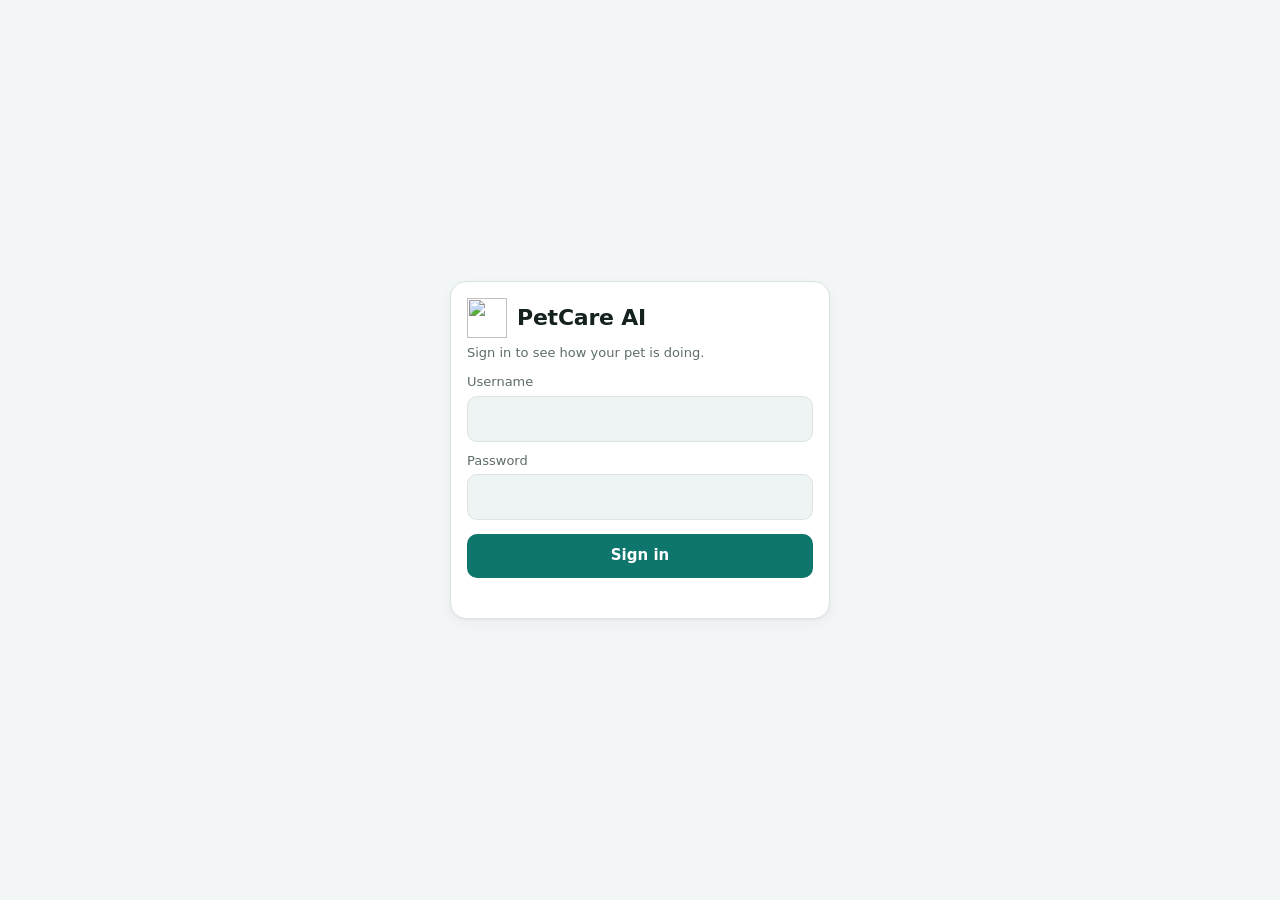
==== PetCareAI_Current_2026-10-13/pi_hub/web/index.html @ 3c857278 "PetCare AI: smart pet monitoring project - GUI: PySide6 developer dashboard with EDC + HMAC receiver" ====
<!doctype html>
<html lang="en">
<head>
<meta charset="utf-8">
<meta name="viewport" content="width=device-width, initial-scale=1, viewport-fit=cover">
<meta name="theme-color" content="#0f766e">
<meta name="apple-mobile-web-app-capable" content="yes">
<meta name="apple-mobile-web-app-title" content="PetCare">
<link rel="manifest" href="/manifest.webmanifest">
<link rel="icon" href="/icon.svg" type="image/svg+xml">
<link rel="apple-touch-icon" href="/icon.svg">
<title>PetCare AI</title>
<script type="importmap">{"imports":{"three":"/vendor/three.module.js","three/addons/controls/OrbitControls.js":"/vendor/OrbitControls.js"}}</script>
<style>
:root {
  --bg: #f3f6f6; --surface: #ffffff; --surface-2: #eef3f3; --text: #14211f; --muted: #5d6d6b; --line: #dbe4e3;
  --accent: #0f766e; --accent-soft: #d5efec; --ok: #15803d; --ok-soft: #dcf3e3; --warn: #b45309; --warn-soft: #fbecd5;
  --on-accent: #ffffff; --bad: #b91c1c; --bad-soft: #fbe0e0; --off: #7b8786; --off-soft: #e7ecec; --shadow: 0 1px 2px rgba(0,0,0,.05), 0 4px 14px rgba(0,0,0,.04);
}
@media (prefers-color-scheme: dark) {
  :root:not([data-theme="light"]) {
    --bg: #0b1719; --surface: #122427; --surface-2: #183034; --text: #e4efee; --muted: #93a9a7; --line: #23393c;
    --accent: #2dd4bf; --accent-soft: #134440; --ok: #4ade80; --ok-soft: #133a24; --warn: #fbbf24; --warn-soft: #3d2f10;
    --on-accent: #0b1719; --bad: #f87171; --bad-soft: #3f1a1a; --off: #8a9b99; --off-soft: #1d2f31; --shadow: none;
  }
}
* { box-sizing: border-box; }
html, body { margin: 0; background: var(--bg); color: var(--text); }
body { font: 15px/1.45 system-ui, -apple-system, "Segoe UI", Roboto, sans-serif; -webkit-tap-highlight-color: transparent; }
main { max-width: 560px; margin: 0 auto; padding: 12px 16px calc(84px + env(safe-area-inset-bottom)); }
h1 { font-size: 22px; margin: 0; letter-spacing: -.01em; }
h2 { font-size: 13px; text-transform: uppercase; letter-spacing: .06em; color: var(--muted); margin: 22px 4px 8px; font-weight: 600; }
h3 { font-size: 16px; margin: 0 0 4px; }
p { margin: 0; }
.muted { color: var(--muted); }
.small { font-size: 13px; }
.card { background: var(--surface); border: 1px solid var(--line); border-radius: 16px; padding: 16px; box-shadow: var(--shadow); }
.card + .card { margin-top: 10px; }
.row { display: flex; align-items: center; gap: 10px; }
.between { justify-content: space-between; }
.grid { display: grid; grid-template-columns: 1fr 1fr; gap: 10px; }
.top { display: flex; align-items: center; justify-content: space-between; padding: 8px 4px 4px; }
.pill { font-size: 12px; padding: 4px 10px; border-radius: 99px; background: var(--off-soft); color: var(--off); white-space: nowrap; }
.pill.ok { background: var(--ok-soft); color: var(--ok); } .pill.warn { background: var(--warn-soft); color: var(--warn); } .pill.bad { background: var(--bad-soft); color: var(--bad); }
.hero { padding: 18px; }
.hero .state { font-size: 24px; font-weight: 700; margin: 6px 0 2px; }
.hero.ok { background: var(--ok-soft); border-color: transparent; } .hero.ok .state { color: var(--ok); }
.hero.warn { background: var(--warn-soft); border-color: transparent; } .hero.warn .state { color: var(--warn); }
.hero.off { background: var(--off-soft); border-color: transparent; } .hero.off .state { color: var(--off); }
.hero ul { margin: 6px 0 0; padding-left: 18px; }
.tile { padding: 14px; min-height: 112px; display: flex; flex-direction: column; gap: 4px; }
.tile .label { font-size: 13px; color: var(--muted); display: flex; justify-content: space-between; }
.tile .value { font-size: 20px; font-weight: 700; }
.tile.active { border-color: var(--accent); background: var(--accent-soft); }
.tile.offline .value { color: var(--off); }
.tile.low .value { color: var(--warn); }
.bar { height: 8px; border-radius: 99px; background: var(--surface-2); overflow: hidden; margin-top: auto; }
.bar > span { display: block; height: 100%; background: var(--accent); border-radius: 99px; }
.bar.low > span { background: var(--warn); }
.stat { display: flex; justify-content: space-between; align-items: baseline; padding: 10px 0; border-top: 1px solid var(--line); }
.stat:first-of-type { border-top: 0; padding-top: 4px; }
.stat b { font-size: 18px; }
.list .item { display: flex; gap: 12px; padding: 12px 0; border-top: 1px solid var(--line); }
.list .item:first-child { border-top: 0; padding-top: 2px; }
.dot { width: 9px; height: 9px; border-radius: 50%; margin-top: 6px; flex: none; background: var(--off); }
.dot.WARNING { background: var(--warn); } .dot.CRITICAL { background: var(--bad); } .dot.read { opacity: .25; }
.chart { display: flex; align-items: flex-end; gap: 6px; height: 120px; position: relative; margin: 12px 0 4px; }
.chart .col { flex: 1; display: flex; flex-direction: column; align-items: center; justify-content: flex-end; height: 100%; gap: 4px; }
.chart .col span { width: 100%; max-width: 34px; background: var(--accent); border-radius: 6px 6px 2px 2px; min-height: 2px; }
.chart .col.today span { background: var(--accent); opacity: .55; }
.chart .base { position: absolute; left: 0; right: 0; border-top: 2px dashed var(--muted); opacity: .45; }
.chart-labels { display: flex; gap: 6px; } .chart-labels div { flex: 1; text-align: center; font-size: 11px; color: var(--muted); }
label { display: block; font-size: 13px; color: var(--muted); margin: 10px 0 4px; }
input, select { width: 100%; font: inherit; color: var(--text); background: var(--surface-2); border: 1px solid var(--line); border-radius: 10px; padding: 11px 12px; }
input:focus, select:focus { outline: 2px solid var(--accent); outline-offset: 1px; }
input[type=checkbox] { width: 22px; height: 22px; accent-color: var(--accent); }
.check { display: flex; align-items: center; justify-content: space-between; padding: 10px 0; border-top: 1px solid var(--line); font-size: 15px; color: var(--text); margin: 0; }
.check:first-of-type { border-top: 0; }
button { font: inherit; font-weight: 600; border: 0; border-radius: 10px; padding: 11px 16px; background: var(--accent); color: var(--on-accent); cursor: pointer; }
button.ghost { background: var(--surface-2); color: var(--text); }
button.danger { background: var(--bad-soft); color: var(--bad); }
button.small { padding: 7px 12px; font-size: 13px; }
button:disabled { opacity: .5; }
.actions { display: flex; gap: 8px; margin-top: 14px; flex-wrap: wrap; }
.code { font: 700 30px/1 ui-monospace, Menlo, Consolas, monospace; letter-spacing: .2em; text-align: center; padding: 14px; background: var(--surface-2); border-radius: 12px; margin-top: 12px; }
.banner { background: var(--warn-soft); color: var(--warn); border-radius: 12px; padding: 12px 14px; margin: 8px 0; font-size: 14px; }
.banner button { margin-top: 8px; }
.toast { position: fixed; left: 50%; bottom: calc(84px + env(safe-area-inset-bottom)); transform: translateX(-50%); background: var(--text); color: var(--bg); padding: 10px 16px; border-radius: 10px; font-size: 14px; opacity: 0; transition: opacity .2s; pointer-events: none; max-width: calc(100% - 32px); }
.toast.show { opacity: 1; }
nav { position: fixed; bottom: 0; left: 0; right: 0; background: var(--surface); border-top: 1px solid var(--line); display: flex; justify-content: center; padding-bottom: env(safe-area-inset-bottom); z-index: 5; }
nav .inner { display: flex; width: 100%; max-width: 560px; }
nav button { flex: 1; background: none; color: var(--muted); border-radius: 0; padding: 8px 0 10px; font-size: 11px; font-weight: 500; display: flex; flex-direction: column; align-items: center; gap: 3px; position: relative; }
nav button[aria-current="page"] { color: var(--accent); }
nav svg { width: 24px; height: 24px; }
.badge { position: absolute; top: 4px; left: calc(50% + 6px); background: var(--bad); color: #fff; font-size: 10px; font-weight: 700; border-radius: 99px; min-width: 17px; padding: 1px 5px; }
.login { min-height: 100vh; display: flex; align-items: center; justify-content: center; padding: 24px 16px; }
.login .card { width: 100%; max-width: 380px; }
.hidden { display: none !important; }
.twin-card { padding: 0; overflow: hidden; }
.twin-canvas { height: min(58vh, 540px); background: #152333; touch-action: none; position: relative; }
.twin-canvas canvas { display: block; width: 100%; height: 100%; }
.twin-state { position: absolute; left: 10px; right: 10px; top: 10px; background: rgba(16,27,43,.85); color: #e4efee; border-radius: 10px; padding: 8px 12px; font-size: 13px; pointer-events: none; }
.twin-tools { display: flex; gap: 8px; align-items: center; padding: 10px 12px; flex-wrap: wrap; }
.twin-tools label { margin: 0 0 0 auto; display: flex; gap: 6px; align-items: center; color: var(--text); font-size: 13px; }
.twin-tools input[type=checkbox] { width: 18px; height: 18px; }
.error { color: var(--bad); font-size: 14px; margin-top: 10px; min-height: 1em; }
</style>
</head>
<body>

<section id="login" class="login hidden">
  <form class="card" id="login-form">
    <div class="row"><img src="/icon.svg" alt="" width="40" height="40"><h1>PetCare AI</h1></div>
    <p class="muted small" style="margin-top:6px">Sign in to see how your pet is doing.</p>
    <label for="lu">Username</label><input id="lu" autocomplete="username" required>
    <label for="lp">Password</label><input id="lp" type="password" autocomplete="current-password" required>
    <div class="actions"><button type="submit" style="width:100%">Sign in</button></div>
    <p class="error" id="login-error"></p>
  </form>
</section>

<div id="app" class="hidden">
  <main>
    <div class="top"><h1 id="title">PetCare AI</h1><span class="pill" id="link-pill">…</span></div>
    <div id="password-banner" class="banner hidden">You're using the default password. Change it in Settings → Account to keep your pet's data private.</div>
    <div id="view"></div>
  </main>
  <nav><div class="inner" id="nav"></div></nav>
</div>
<div class="toast" id="toast"></div>

<script>
"use strict";
const $ = (id) => document.getElementById(id);
const esc = (v) => String(v ?? "").replace(/[&<>"']/g, (c) => ({"&":"&amp;","<":"&lt;",">":"&gt;",'"':"&quot;","'":"&#39;"}[c]));
const ICONS = {
  home: '<path d="M3 11l9-7 9 7v9a1 1 0 0 1-1 1h-5v-6H9v6H4a1 1 0 0 1-1-1z"/>',
  twin: '<path d="M12 2l9 5v10l-9 5-9-5V7z"/><path d="M3 7l9 5 9-5M12 12v10"/>',
  activity: '<path d="M4 20V10M10 20V4M16 20v-7M22 20H2"/>',
  alerts: '<path d="M6 16V11a6 6 0 1 1 12 0v5l2 2H4zM10 21h4"/>',
  access: '<circle cx="8" cy="15" r="4"/><path d="M11 12l9-9M17 6l3 3M15 8l2 2"/>',
  settings: '<circle cx="12" cy="12" r="3"/><path d="M19.4 15a1.7 1.7 0 0 0 .3 1.8l.1.1a2 2 0 1 1-2.8 2.8l-.1-.1a1.7 1.7 0 0 0-1.8-.3 1.7 1.7 0 0 0-1 1.5V21a2 2 0 1 1-4 0v-.1a1.7 1.7 0 0 0-1.1-1.5 1.7 1.7 0 0 0-1.8.3l-.1.1a2 2 0 1 1-2.8-2.8l.1-.1a1.7 1.7 0 0 0 .3-1.8 1.7 1.7 0 0 0-1.5-1H3a2 2 0 1 1 0-4h.1a1.7 1.7 0 0 0 1.5-1.1 1.7 1.7 0 0 0-.3-1.8l-.1-.1a2 2 0 1 1 2.8-2.8l.1.1a1.7 1.7 0 0 0 1.8.3H9a1.7 1.7 0 0 0 1-1.5V3a2 2 0 1 1 4 0v.1a1.7 1.7 0 0 0 1 1.5 1.7 1.7 0 0 0 1.8-.3l.1-.1a2 2 0 1 1 2.8 2.8l-.1.1a1.7 1.7 0 0 0-.3 1.8V9a1.7 1.7 0 0 0 1.5 1H21a2 2 0 1 1 0 4h-.1a1.7 1.7 0 0 0-1.5 1z"/>',
};
const TABS = [["home","Home"],["twin","3D"],["activity","Activity"],["alerts","Alerts"],["access","Access"],["settings","Settings"]];
const GESTURES = {PASS_BY: "Walked past", APPROACH_STAY: "Waited at the door", AUTH_GESTURE: "Unlock gesture", ACCESS_GRANTED: "Access granted"};
const PLACES = {eat: "food bowl", water: "water bowl", sleep: "bed", toilet: "litter box"};
const CONDITIONS = {level: "A bowl is running low", zone_silent: "A sensor isn't responding", service_offline: "Sensors are offline"};
let tab = "home", status = null, settings = null, accessKey = "";

// ---------- helpers ----------
async function api(path, body) {
  const options = body === undefined ? {} : {method: "POST", headers: {"Content-Type": "application/json", "X-PetCare": "1"}, body: JSON.stringify(body)};
  const response = await fetch(path, {credentials: "same-origin", ...options});
  const data = await response.json().catch(() => ({}));
  if (response.status === 401 && path !== "/api/login") { showLogin(); throw new Error("Please sign in"); }
  if (!response.ok) throw new Error(data.error || "Something went wrong");
  return data;
}
function toast(text) { const t = $("toast"); t.textContent = text; t.classList.add("show"); clearTimeout(t._h); t._h = setTimeout(() => t.classList.remove("show"), 2600); }
function ago(iso) {
  if (!iso) return "";
  const s = Math.max(0, (Date.now() - new Date(iso).getTime()) / 1000);
  if (s < 60) return "just now";
  if (s < 3600) return `${Math.floor(s / 60)} min ago`;
  if (s < 86400) return `${Math.floor(s / 3600)} h ago`;
  return new Date(iso).toLocaleDateString(undefined, {day: "numeric", month: "short"});
}
function dur(seconds) {
  seconds = Math.round(seconds || 0);
  if (seconds < 60) return `${seconds} s`;
  const h = Math.floor(seconds / 3600), m = Math.floor((seconds % 3600) / 60);
  return h ? `${h} h ${m} min` : `${m} min`;
}
const hours = (h) => `${(h || 0).toFixed(1)} h`;
const dayLabel = (iso) => new Date(iso + "T12:00").toLocaleDateString(undefined, {weekday: "short"}).slice(0, 2);
async function guard(button, fn) { button.disabled = true; try { await fn(); } catch (e) { toast(e.message); } finally { button.disabled = false; } }

// ---------- session ----------
function showLogin() { $("app").classList.add("hidden"); $("login").classList.remove("hidden"); }
function showApp() { $("login").classList.add("hidden"); $("app").classList.remove("hidden"); go(tab); refresh(); }
$("login-form").addEventListener("submit", async (event) => {
  event.preventDefault();
  $("login-error").textContent = "";
  const button = event.submitter || event.target.querySelector("button");
  button.disabled = true;
  try { await api("/api/login", {username: $("lu").value, password: $("lp").value}); $("lp").value = ""; showApp(); }
  catch (e) { $("login-error").textContent = e.message; }
  finally { button.disabled = false; }
});

// ---------- navigation ----------
$("nav").innerHTML = TABS.map(([id, name]) => `<button data-tab="${id}"><svg viewBox="0 0 24 24" fill="none" stroke="currentColor" stroke-width="1.8" stroke-linecap="round" stroke-linejoin="round">${ICONS[id]}</svg>${name}${id === "alerts" ? '<span class="badge hidden" id="badge"></span>' : ""}</button>`).join("");
$("nav").addEventListener("click", (e) => { const b = e.target.closest("button"); if (b) go(b.dataset.tab); });
function go(name) {
  if (tab === "twin" && twin) twin.unmount();  // stop drawing while the 3D tab is hidden
  tab = name; accessKey = "";
  document.querySelectorAll("nav button").forEach((b) => b.setAttribute("aria-current", b.dataset.tab === name ? "page" : "false"));
  ({home: renderHome, twin: loadTwin, activity: loadActivity, alerts: loadAlerts, access: renderAccess, settings: loadSettings})[name]();
  window.scrollTo(0, 0);
}

// ---------- polling ----------
async function refresh() {
  try { status = await api("/api/status"); } catch { return; }
  $("title").textContent = status.pet.name;
  const pill = $("link-pill");
  const live = status.link.configured;
  pill.textContent = live ? "● Live" : status.link.connected ? "Connecting…" : "Offline";
  pill.className = "pill " + (live ? "ok" : status.link.connected ? "warn" : "");
  $("password-banner").classList.toggle("hidden", !status.must_change_password);
  const badge = $("badge");
  badge.textContent = status.alerts.unread; badge.classList.toggle("hidden", !status.alerts.unread);
  if (tab === "home") renderHome();
  if (tab === "twin") updateTwin();
  if (tab === "access") renderAccess();
  if (tab === "settings" && $("mirror-state")) $("mirror-state").innerHTML = mirrorStates();
  if (tab === "settings") document.querySelectorAll("[data-live]").forEach((el) => {
    const z = status.zones.find((x) => x.sensor_id === el.dataset.live);
    el.textContent = z && z.online ? `${z.distance_cm.toFixed(1)} cm` : "no reading";
  });
}
setInterval(() => { if (!document.hidden && !$("app").classList.contains("hidden")) refresh(); }, 2000);
document.addEventListener("visibilitychange", () => { if (!document.hidden && !$("app").classList.contains("hidden")) refresh(); });

// ---------- home ----------
function overall(s) {
  if (!s.link.connected) return ["off", "Sensors offline", ["The sensor script isn't connected to the hub. Monitoring is paused."]];
  if (!s.link.configured) return ["off", "Connecting…", ["Waiting for the Raspberry Pi to confirm the sensor setup."]];
  const issues = [...new Set(s.active_conditions.map((c) => CONDITIONS[c]).filter(Boolean))];
  if (issues.length || s.alerts.critical) return ["warn", "Needs attention", issues.length ? issues : ["Check the Alerts tab."]];
  return ["ok", "All normal", []];
}
function doing(s) {
  const zone = (mode) => s.zones.find((z) => z.mode === mode && z.presence);
  const bed = zone("sleep"), box = zone("toilet");
  if (bed) return `Resting in bed · ${dur(bed.since_seconds)}`;
  if (box) return "Using the litter box right now";
  if (s.last_visit) return `Last seen at the ${PLACES[s.last_visit.mode]} ${ago(s.last_visit.timestamp)}`;
  return "No visits recorded yet";
}
function tile(z) {
  let value, note = "", cls = "", bar = "";
  if (!z.online) { value = "No reading"; cls = "offline"; note = "Check sensor " + z.sensor_id; }
  else if (z.mode === "eat" || z.mode === "water") {
    if (z.level_percent === null) { value = "Set up"; note = "Calibrate in Settings"; }
    else {
      const low = z.level_percent < 30;
      value = `${z.level_percent}%`; note = low ? "Refill soon" : "Level OK"; cls = low ? "low" : "";
      bar = `<div class="bar ${low ? "low" : ""}"><span style="width:${z.level_percent}%"></span></div>`;
    }
  } else if (z.presence) { value = z.mode === "sleep" ? "Resting" : "In use"; note = dur(z.since_seconds); cls = "active"; }
  else { value = "Empty"; note = "Nobody here"; }
  return `<div class="card tile ${cls}"><div class="label"><span>${esc(z.name)}</span></div><div class="value">${esc(value)}</div><div class="muted small">${esc(note)}</div>${bar}</div>`;
}
function renderHome() {
  const s = status;
  if (!s) { $("view").innerHTML = '<p class="muted" style="padding:20px 4px">Loading…</p>'; return; }
  const [tone, state, reasons] = overall(s);
  const p = s.pet, t = s.today, y = s.yesterday, g = s.last_gesture;
  const sleepPct = Math.min(100, (t.sleep_hours / p.baseline_sleep_hours) * 100);
  const gestureLine = s.gesture.online ? (s.gesture.state === "RECORDING" ? "Reading a movement…" : s.gesture.state === "CLASSIFYING" ? "Checking the movement…" : "Watching the door") : "Entrance sensor offline";
  $("view").innerHTML = `
    <div class="card hero ${tone}">
      <p class="small muted">${esc(p.animal || "Pet")} · ${esc(p.name)}</p>
      <p class="state">${esc(state)}</p>
      <p>${esc(tone === "off" ? reasons[0] : doing(s))}</p>
      ${tone === "warn" ? `<ul>${reasons.map((r) => `<li>${esc(r)}</li>`).join("")}</ul>` : ""}
    </div>
    ${s.access.window_open ? `<div class="banner">Someone made the unlock gesture at the entrance.<br><button class="small" onclick="go('access')">Open Access</button></div>` : ""}
    <h2>Right now</h2>
    <div class="grid">${s.zones.map(tile).join("")}</div>
    <h2>Today</h2>
    <div class="card">
      <div class="stat"><span>Sleep</span><span><b>${hours(t.sleep_hours)}</b> <span class="muted small">/ usual ${hours(p.baseline_sleep_hours)}</span></span></div>
      <div class="bar" style="margin:2px 0 6px"><span style="width:${sleepPct}%"></span></div>
      <div class="stat"><span>Litter box visits</span><span><b>${t.toilet_visits}</b> <span class="muted small">/ usual ${p.baseline_toilet_visits}</span></span></div>
      <div class="stat"><span>Yesterday's wellness</span><span>${y && y.score !== null ? `<b>${y.score}</b> <span class="muted small">${esc(y.status.toLowerCase())}</span>` : '<span class="muted small">Needs a full day of data</span>'}</span></div>
    </div>
    <h2>Entrance</h2>
    <div class="card row between">
      <div><h3>${esc(gestureLine)}</h3><p class="muted small">${g ? `Last: ${esc(GESTURES[g.prediction] || g.prediction)} · ${ago(g.timestamp)}` : "No movements yet"}</p></div>
      <span class="pill ${s.gesture.online ? "ok" : ""}">${s.gesture.online ? "On" : "Off"}</span>
    </div>
    <p class="muted small" style="margin:14px 4px 0">Presence sensors estimate where your pet is; they can't confirm eating, drinking or sleep. Not a veterinary diagnosis.</p>`;
}

// ---------- 3D prototype ----------
let twin = null;
async function loadTwin() {
  $("view").innerHTML = `
    <h2>Prototype · live 3D</h2>
    <div class="card twin-card">
      <div class="twin-canvas" id="twin-canvas"><div class="twin-state" id="twin-state">Loading the 3D model…</div></div>
      <div class="twin-tools">
        <button class="ghost small" data-twin-view="perspective">Perspective</button>
        <button class="ghost small" data-twin-view="top">Top view</button>
        <label><input type="checkbox" id="twin-labels" checked> Labels</label>
      </div>
    </div>
    <p class="muted small" style="margin:10px 4px">Drag to rotate · pinch or scroll to zoom · two fingers or right-drag to pan.
      The pet appears where the sensors detect it (faded = last place seen). Sensor lights: green = pet detected, teal = OK, red = no reading.
      Positions and sizes are approximate.</p>`;
  try {
    twin = twin || await import("/twin.js");
    if (tab !== "twin") return;
    twin.mount($("twin-canvas"));
  } catch (e) {
    $("twin-state").textContent = "The 3D view could not start on this device (" + e.message + ").";
    return;
  }
  document.querySelectorAll("[data-twin-view]").forEach((b) => b.onclick = () => twin.view(b.dataset.twinView));
  $("twin-labels").onchange = (e) => twin.setLabels(e.target.checked);
  updateTwin();
}
function updateTwin() {
  if (!twin || !status || !$("twin-state")) return;
  const shown = twin.update(status);
  const where = doing(status);
  $("twin-state").textContent = !status.link.connected ? "Sensors offline · showing the last known state"
    : shown === "live" ? where : shown === "last" ? where + " (faded)" : "Not at the bed or litter box right now";
}

// ---------- activity ----------
function chart(days, key, baseline, fmt) {
  const max = Math.max(baseline * 1.25, ...days.map((d) => d[key]), 0.1);
  return `<div class="chart"><div class="base" style="bottom:${(baseline / max) * 100}%" title="usual"></div>${days.map((d, i) =>
    `<div class="col ${i === days.length - 1 ? "today" : ""}" title="${esc(fmt(d[key]))}"><span style="height:${(d[key] / max) * 100}%"></span></div>`).join("")}</div>
    <div class="chart-labels">${days.map((d) => `<div>${dayLabel(d.day)}</div>`).join("")}</div>`;
}
async function loadActivity() {
  $("view").innerHTML = '<p class="muted" style="padding:20px 4px">Loading…</p>';
  let a; try { a = await api("/api/activity?days=7"); } catch (e) { return; }
  if (tab !== "activity") return;
  $("view").innerHTML = `
    <h2>Sleep · last 7 days</h2>
    <div class="card">${chart(a.days, "sleep_hours", a.baseline.sleep_hours, hours)}<p class="muted small">Dashed line: usual ${hours(a.baseline.sleep_hours)}. Today is lighter because it isn't finished.</p></div>
    <h2>Litter box visits · last 7 days</h2>
    <div class="card">${chart(a.days, "toilet_visits", a.baseline.toilet_visits, (v) => `${v} visits`)}<p class="muted small">Dashed line: usual ${a.baseline.toilet_visits} a day.</p></div>
    <h2>Recent visits</h2>
    <div class="card list">${a.visits.length ? a.visits.map((v) => `<div class="item"><div style="flex:1"><b>${v.mode === "sleep" ? "Rested in bed" : "Used the litter box"}</b><p class="muted small">${dur(v.duration)}</p></div><span class="muted small">${ago(v.timestamp)}</span></div>`).join("") : '<p class="muted">No visits yet.</p>'}</div>
    <h2>Entrance</h2>
    <div class="card list">${a.gestures.length ? a.gestures.map((g) => `<div class="item"><div style="flex:1"><b>${esc(GESTURES[g.prediction] || g.prediction)}</b></div><span class="muted small">${ago(g.timestamp)}</span></div>`).join("") : '<p class="muted">No entrance activity yet.</p>'}</div>`;
}

// ---------- alerts ----------
async function loadAlerts() {
  let data; try { data = await api("/api/alerts"); } catch (e) { return; }
  if (tab !== "alerts") return;
  const list = data.alerts;
  $("view").innerHTML = `
    <div class="row between" style="margin:14px 4px 8px"><h2 style="margin:0">Alerts</h2>
      <div class="row">${list.length ? '<button class="ghost small" id="read-all">Mark all read</button><button class="danger small" id="clear-all">Clear</button>' : ""}</div></div>
    <div class="card list">${list.length ? list.map((a) => `<div class="item" data-id="${esc(a.id)}"><span class="dot ${esc(a.severity)} ${a.read ? "read" : ""}"></span><div style="flex:1">
      <b>${esc(a.title)}</b><p class="small">${esc(a.message)}</p><p class="muted small">${ago(a.timestamp)} · Telegram: ${esc(a.telegram_status)}</p></div></div>`).join("")
      : '<p class="muted">Nothing to worry about. Alerts appear here and on Telegram.</p>'}</div>`;
  if (!list.length) return;
  $("read-all").onclick = (e) => guard(e.target, async () => { await api("/api/alerts/read", {}); await refresh(); loadAlerts(); });
  $("clear-all").onclick = (e) => { if (confirm("Delete all alerts?")) guard(e.target, async () => { await api("/api/alerts/clear", {}); await refresh(); loadAlerts(); }); };
  document.querySelectorAll(".item[data-id]").forEach((el) => el.onclick = async () => { await api("/api/alerts/read", {id: el.dataset.id}).catch(() => {}); el.querySelector(".dot").classList.add("read"); refresh(); });
}

// ---------- access ----------
function renderAccess() {
  if (!status) return;
  const a = status.access;
  const key = JSON.stringify([a.window_open, a.awaiting_code, a.status, a.demo_code]);
  if (key === accessKey) { const c = $("countdown"); if (c) c.textContent = a.seconds_left; return; }
  accessKey = key;
  let body;
  if (a.awaiting_code) body = `
      <label for="otp">Access code</label><input id="otp" inputmode="numeric" autocomplete="one-time-code" maxlength="6" placeholder="6 digits">
      ${a.demo_code ? `<div class="code">${esc(a.demo_code)}</div><p class="muted small" style="margin-top:6px">Demo code: Telegram isn't set up, so the code is shown here.</p>` : ""}
      <div class="actions"><button id="verify">Verify code</button></div>`;
  else if (a.window_open) body = `
      <label for="who">Username</label><input id="who" autocomplete="username" placeholder="Your username">
      <div class="actions"><button id="send">Send me a code</button></div>`;
  else body = `<p class="muted small" style="margin-top:8px">Make the unlock gesture in front of the entrance sensor. You'll then have 2 minutes to request a code here.</p>`;
  $("view").innerHTML = `
    <h2>Door access</h2>
    <div class="card">
      <h3>${a.window_open ? `Unlock gesture detected · <span id="countdown">${a.seconds_left}</span> s left` : "Waiting for an unlock gesture"}</h3>
      <p class="small">${esc(a.status)}</p>${body}
    </div>
    <p class="muted small" style="margin:12px 4px">Prototype: no physical lock is connected. A verified code is recorded in the entrance history.</p>`;
  if ($("send")) $("send").onclick = (e) => guard(e.target, async () => { await api("/api/access/request", {username: $("who").value}); accessKey = ""; await refresh(); });
  if ($("verify")) $("verify").onclick = (e) => guard(e.target, async () => { const r = await api("/api/access/verify", {code: $("otp").value}); toast(r.ok ? "Access granted" : "Code not accepted"); accessKey = ""; await refresh(); });
}

// ---------- settings ----------
function mirrorStates() {
  const states = status ? status.mirror.states : [];
  const encryption = status ? `<p class="muted small">Encryption: ${esc(status.mirror.encryption)}</p>` : "";
  if (!states.length) return '<p class="muted small">Off · no laptops saved.</p>' + encryption;
  return encryption + states.map((m) => `<div class="item"><span class="pill ${m.live ? "ok" : ""}">${m.live ? "Live" : "Waiting"}</span><div style="flex:1"><b>${esc(m.host)}</b><p class="muted small">${esc(m.state)}</p></div></div>`).join("");
}
async function loadSettings() {
  try { settings = await api("/api/settings"); } catch (e) { return; }
  if (tab !== "settings") return;
  const s = settings, p = s.pet, t = s.telegram, n = s.notifications;
  const modeOptions = (current) => Object.entries(s.modes).map(([k, v]) => `<option value="${k}" ${k === current ? "selected" : ""}>${esc(v)}</option>`).join("");
  const bowls = Object.entries(s.sensors.mapping).filter(([, m]) => m === "eat" || m === "water");
  const NOTE = {entrance: "Someone waiting at the door", access: "Unlock gesture detected", levels: "Food or water running low", sensors: "Sensor problems", baseline: "Unusual daily routine"};
  $("view").innerHTML = `
    <h2>Pet</h2>
    <form class="card" id="pet-form">
      <div class="grid"><div><label for="pn">Name</label><input id="pn" value="${esc(p.name)}" required></div><div><label for="pa">Animal</label><input id="pa" value="${esc(p.animal)}"></div></div>
      <div class="grid"><div><label for="ps">Usual sleep (h/day)</label><input id="ps" type="number" step="0.5" min="0.5" max="24" value="${p.baseline_sleep_hours}"></div>
      <div><label for="pt">Usual litter visits/day</label><input id="pt" type="number" step="0.5" min="0.5" max="50" value="${p.baseline_toilet_visits}"></div></div>
      <div class="actions"><button>Save pet</button></div>
    </form>

    <h2>Food & water calibration</h2>
    <div class="card">${bowls.length ? bowls.map(([id, mode]) => { const c = s.calibration[id] || {}; return `
      <form class="cal" data-id="${id}" style="margin-bottom:14px">
        <div class="row between"><h3>${esc(s.modes[mode])} · sensor ${id}</h3><span class="muted small">now: <span data-live="${id}">…</span></span></div>
        <div class="grid"><div><label>Distance when full (cm)</label><input name="full" type="number" step="0.1" value="${c.full_cm ?? ""}"></div>
        <div><label>Distance when empty (cm)</label><input name="empty" type="number" step="0.1" value="${c.empty_cm ?? ""}"></div></div>
        <div class="actions"><button type="button" class="ghost small" data-use="full">Use now as full</button><button type="button" class="ghost small" data-use="empty">Use now as empty</button><button class="small">Save</button></div>
      </form>`; }).join("") : '<p class="muted">No sensor is assigned to food or water.</p>'}
      <p class="muted small">Fill the bowl and tap "Use now as full", then empty it and tap "Use now as empty".</p></div>

    <h2>Notifications</h2>
    <div class="card">${Object.keys(n).map((k) => `<label class="check">${esc(NOTE[k] || k)}<input type="checkbox" data-note="${k}" ${n[k] ? "checked" : ""}></label>`).join("")}</div>

    <h2>Telegram</h2>
    <form class="card" id="tg-form">
      <label class="check">Send Telegram messages<input type="checkbox" id="te" ${t.enabled ? "checked" : ""}></label>
      <label for="tc">Chat ID</label><input id="tc" value="${esc(t.chat_id)}" inputmode="numeric">
      <label for="tt">Bot token</label><input id="tt" type="password" autocomplete="off" placeholder="${t.has_token ? "Saved · leave blank to keep" : "Paste the token from @BotFather"}">
      <div class="actions"><button>Save</button><button type="button" class="ghost" id="tg-test">Send test</button></div>
    </form>

    <h2>Sensors</h2>
    <form class="card" id="sensor-form">
      ${s.dashboard_source ? '<p class="muted small">Live readings arrive from the desktop GUI over SSH. Change sensor assignments in the desktop Sensor Hub.</p>' : ''}
      <fieldset ${s.dashboard_source ? 'disabled' : ''} style="border:0;padding:0;margin:0;min-width:0">
      ${Object.entries(s.sensors.mapping).map(([id, mode]) => `<div class="grid"><div><label>Sensor ${id}</label><select name="m${id}">${modeOptions(mode)}</select></div>
        <div><label>Presence below (cm)</label><input name="t${id}" type="number" step="0.5" min="1" max="400" value="${s.sensors.thresholds[id]}"></div></div>`).join("")}
      <p class="muted small" style="margin-top:10px">Sensor 5 is always the entrance gesture sensor. Setup revision ${s.sensors.revision} · ${status && status.link.configured ? "confirmed by the Pi" : "waiting for the Pi"}.</p>
      <div class="actions"><button>Save sensors</button></div>
      </fieldset>
    </form>

    <h2>Developer dashboard</h2>
    <form class="card" id="mirror-form">
      ${s.dashboard_source ? '<p class="muted small">The desktop GUI is already connected. Additional dashboard mirroring is disabled in this mode.</p>' : ''}
      <fieldset ${s.dashboard_source ? 'disabled' : ''} style="border:0;padding:0;margin:0;min-width:0">
      <p class="small">Also send live readings to the laptop dashboard. On the laptop: Sensor Hub → Live Pi → Start receiver.</p>
      <label for="mh">Laptop IPs, separated by commas (blank = off)</label><input id="mh" value="${esc(s.mirror.hosts.join(", "))}" inputmode="decimal" placeholder="10.156.144.168, 10.192.104.4">
      <label for="mp">Receiver port</label><input id="mp" type="number" min="1" max="65535" value="${s.mirror.port}">
      <div class="list" id="mirror-state" style="margin-top:10px">${mirrorStates()}</div>
      <div class="actions"><button>Save</button></div>
      </fieldset>
    </form>

    <h2>Account</h2>
    <form class="card" id="pw-form">
      <label for="cp">Current password</label><input id="cp" type="password" autocomplete="current-password" required>
      <label for="np">New password (8+ characters)</label><input id="np" type="password" autocomplete="new-password" minlength="8" required>
      <div class="actions"><button>Change password</button><button type="button" class="ghost" id="logout">Sign out</button></div>
    </form>
    <p class="muted small" style="margin:14px 4px">Hub ${status ? (status.link.connected ? "connected to the sensor script" : "waiting for the sensor script") : ""}.</p>`;

  $("pet-form").onsubmit = (e) => { e.preventDefault(); guard(e.submitter, async () => {
    await api("/api/settings/pet", {name: $("pn").value, animal: $("pa").value, baseline_sleep_hours: +$("ps").value, baseline_toilet_visits: +$("pt").value});
    toast("Pet saved"); refresh(); }); };
  document.querySelectorAll("form.cal").forEach((f) => {
    f.querySelectorAll("[data-use]").forEach((b) => b.onclick = () => {
      const z = status && status.zones.find((x) => x.sensor_id === f.dataset.id);
      if (!z || !z.online) return toast("No live reading from this sensor");
      f.elements[b.dataset.use].value = z.distance_cm.toFixed(1);
    });
    f.onsubmit = (e) => { e.preventDefault(); guard(e.submitter, async () => {
      await api("/api/settings/calibration", {sensor_id: f.dataset.id, full_cm: +f.elements.full.value, empty_cm: +f.elements.empty.value}); toast("Calibration saved"); }); };
  });
  document.querySelectorAll("[data-note]").forEach((c) => c.onchange = () => api("/api/settings/notifications", {[c.dataset.note]: c.checked}).then(() => toast("Saved")).catch((e) => toast(e.message)));
  $("tg-form").onsubmit = (e) => { e.preventDefault(); guard(e.submitter, async () => {
    await api("/api/settings/telegram", {enabled: $("te").checked, chat_id: $("tc").value, token: $("tt").value}); $("tt").value = ""; toast("Telegram saved"); loadSettings(); }); };
  $("tg-test").onclick = (e) => guard(e.target, async () => { const r = await api("/api/settings/telegram/test", {}); toast(r.ok ? "Test message sent" : r.status); });
  $("sensor-form").onsubmit = (e) => { e.preventDefault(); const f = e.target; guard(e.submitter, async () => {
    const mapping = {}, thresholds = {};
    for (const id of ["1", "2", "3", "4"]) { mapping[id] = f.elements["m" + id].value; thresholds[id] = +f.elements["t" + id].value; }
    await api("/api/settings/sensors", {mapping, thresholds}); toast("Saved · the Pi will apply it in a moment"); loadSettings(); }); };
  $("mirror-form").onsubmit = (e) => { e.preventDefault(); guard(e.submitter, async () => {
    await api("/api/settings/mirror", {hosts: $("mh").value, port: +$("mp").value}); toast($("mh").value.trim() ? "Saved · connecting to the laptops" : "Dashboard copy turned off"); refresh(); }); };
  $("pw-form").onsubmit =(e) => { e.preventDefault(); guard(e.submitter, async () => {
    await api("/api/account/password", {current: $("cp").value, new: $("np").value}); $("cp").value = $("np").value = ""; toast("Password changed"); refresh(); }); };
  $("logout").onclick = async () => { await api("/api/logout", {}).catch(() => {}); showLogin(); };
  refresh();
}

// ---------- start ----------
api("/api/session").then((r) => r.user ? showApp() : showLogin()).catch(showLogin);
</script>
</body>
</html>
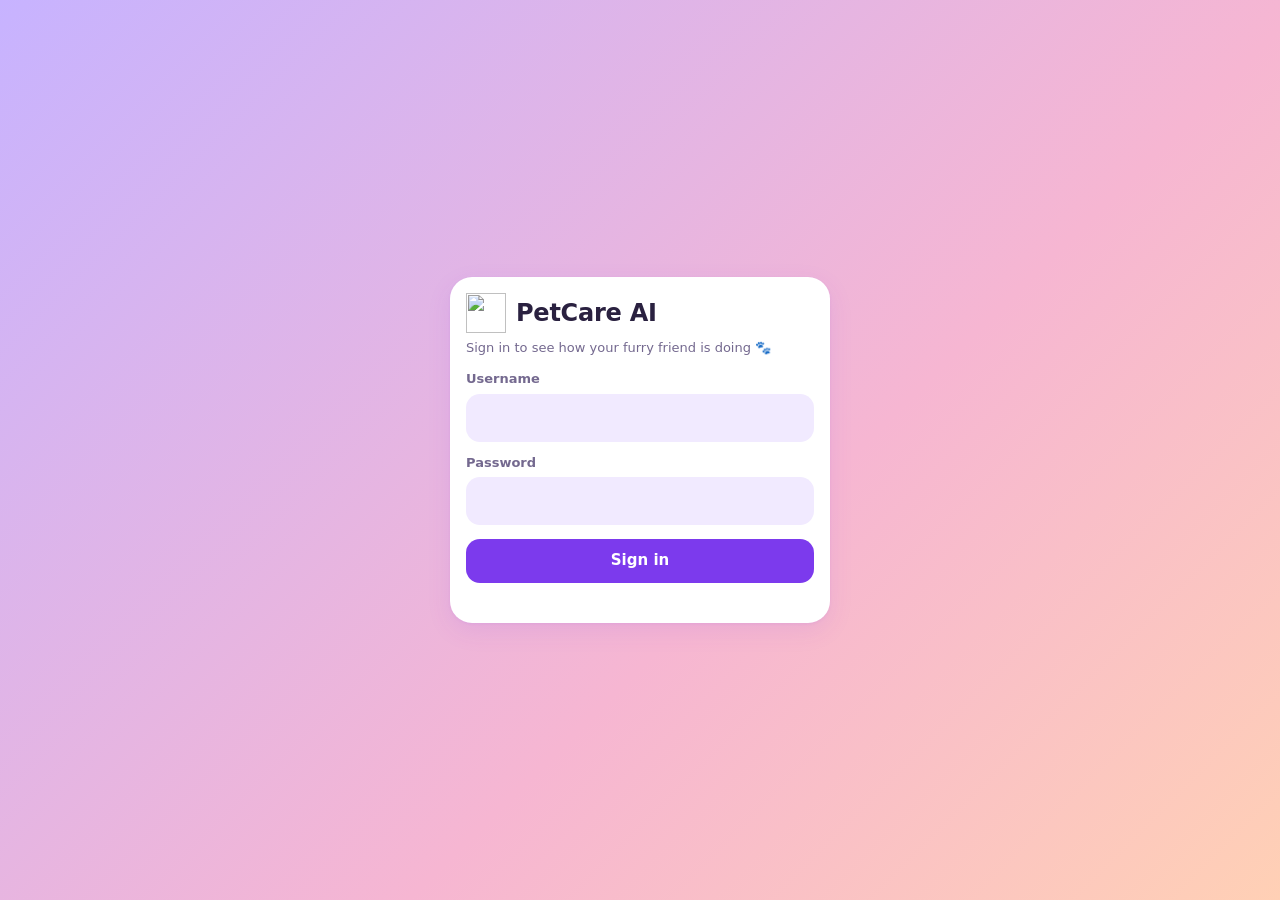
==== commit 3525c8d5: "19/10/2026" ====
--- a/PetCareAI_Current_2026-10-13/pi_hub/web/index.html
+++ b/PetCareAI_Current_2026-10-13/pi_hub/web/index.html
@@ -3,7 +3,7 @@
 <head>
 <meta charset="utf-8">
 <meta name="viewport" content="width=device-width, initial-scale=1, viewport-fit=cover">
-<meta name="theme-color" content="#0f766e">
+<meta name="theme-color" content="#f6f1ff">
 <meta name="apple-mobile-web-app-capable" content="yes">
 <meta name="apple-mobile-web-app-title" content="PetCare">
 <link rel="manifest" href="/manifest.webmanifest">
@@ -13,93 +13,167 @@
 <script type="importmap">{"imports":{"three":"/vendor/three.module.js","three/addons/controls/OrbitControls.js":"/vendor/OrbitControls.js"}}</script>
 <style>
 :root {
-  --bg: #f3f6f6; --surface: #ffffff; --surface-2: #eef3f3; --text: #14211f; --muted: #5d6d6b; --line: #dbe4e3;
-  --accent: #0f766e; --accent-soft: #d5efec; --ok: #15803d; --ok-soft: #dcf3e3; --warn: #b45309; --warn-soft: #fbecd5;
-  --on-accent: #ffffff; --bad: #b91c1c; --bad-soft: #fbe0e0; --off: #7b8786; --off-soft: #e7ecec; --shadow: 0 1px 2px rgba(0,0,0,.05), 0 4px 14px rgba(0,0,0,.04);
+  --bg: #f6f1ff; --surface: #ffffff; --surface-2: #f1eaff; --text: #2a2140; --muted: #74698f; --line: #ebe3fb;
+  --accent: #7c3aed; --accent-soft: #ede4ff; --on-accent: #ffffff;
+  --peach: #e9692f; --peach-soft: #ffeee4; --pink: #e0457f; --pink-soft: #ffe7f0;
+  --sky: #2f7fd6; --sky-soft: #e5f1ff; --mint: #1f9a68; --mint-soft: #e0f6ec; --lilac: #7c3aed; --lilac-soft: #efe7ff;
+  --ok: #1f9a68; --ok-soft: #ddf5e9; --warn: #c8561b; --warn-soft: #ffecdf; --bad: #d63a55; --bad-soft: #ffe3e9;
+  --off: #8b83a1; --off-soft: #efebf7;
+  --hero: linear-gradient(135deg, #c7b3ff 0%, #f6b6d2 60%, #ffd0b5 100%);
+  --shadow: 0 8px 24px rgba(124, 58, 237, .10), 0 1px 3px rgba(124, 58, 237, .08);
+  --nav-shadow: 0 -6px 24px rgba(124, 58, 237, .10);
+  --twin-bg: #2b2147;
 }
 @media (prefers-color-scheme: dark) {
   :root:not([data-theme="light"]) {
-    --bg: #0b1719; --surface: #122427; --surface-2: #183034; --text: #e4efee; --muted: #93a9a7; --line: #23393c;
-    --accent: #2dd4bf; --accent-soft: #134440; --ok: #4ade80; --ok-soft: #133a24; --warn: #fbbf24; --warn-soft: #3d2f10;
-    --on-accent: #0b1719; --bad: #f87171; --bad-soft: #3f1a1a; --off: #8a9b99; --off-soft: #1d2f31; --shadow: none;
+    --bg: #1a1428; --surface: #251d38; --surface-2: #30264a; --text: #f3edff; --muted: #b3a7d1; --line: #3a2f57;
+    --accent: #b79cff; --accent-soft: #3b2d63; --on-accent: #1a1428;
+    --peach: #ffa27d; --peach-soft: #45291f; --pink: #ff8db8; --pink-soft: #452033;
+    --sky: #7db9ff; --sky-soft: #1f3150; --mint: #5fd3a2; --mint-soft: #1b3a2e; --lilac: #c4adff; --lilac-soft: #362a5c;
+    --ok: #5fd3a2; --ok-soft: #1b3a2e; --warn: #ffb067; --warn-soft: #45301b; --bad: #ff7a8e; --bad-soft: #47202a;
+    --off: #9c92b8; --off-soft: #2e2742;
+    --hero: linear-gradient(135deg, #4b3a85 0%, #7a3d69 65%, #8a4b3c 100%);
+    --shadow: 0 1px 0 rgba(255, 255, 255, .04); --nav-shadow: none;
   }
 }
 * { box-sizing: border-box; }
 html, body { margin: 0; background: var(--bg); color: var(--text); }
-body { font: 15px/1.45 system-ui, -apple-system, "Segoe UI", Roboto, sans-serif; -webkit-tap-highlight-color: transparent; }
-main { max-width: 560px; margin: 0 auto; padding: 12px 16px calc(84px + env(safe-area-inset-bottom)); }
-h1 { font-size: 22px; margin: 0; letter-spacing: -.01em; }
-h2 { font-size: 13px; text-transform: uppercase; letter-spacing: .06em; color: var(--muted); margin: 22px 4px 8px; font-weight: 600; }
-h3 { font-size: 16px; margin: 0 0 4px; }
+body { font: 15px/1.45 ui-rounded, "SF Pro Rounded", "Nunito", "Segoe UI", system-ui, -apple-system, Roboto, sans-serif; -webkit-tap-highlight-color: transparent; }
+main { max-width: 560px; margin: 0 auto; padding: 12px 16px calc(92px + env(safe-area-inset-bottom)); }
+h1 { font-size: 24px; margin: 0; letter-spacing: -.01em; font-weight: 800; }
+h2 { font-size: 17px; color: var(--text); margin: 24px 4px 10px; font-weight: 800; }
+h3 { font-size: 16px; margin: 0 0 4px; font-weight: 700; }
 p { margin: 0; }
 .muted { color: var(--muted); }
 .small { font-size: 13px; }
-.card { background: var(--surface); border: 1px solid var(--line); border-radius: 16px; padding: 16px; box-shadow: var(--shadow); }
-.card + .card { margin-top: 10px; }
+.card { background: var(--surface); border-radius: 22px; padding: 16px; box-shadow: var(--shadow); }
+.card + .card { margin-top: 12px; }
 .row { display: flex; align-items: center; gap: 10px; }
 .between { justify-content: space-between; }
-.grid { display: grid; grid-template-columns: 1fr 1fr; gap: 10px; }
-.top { display: flex; align-items: center; justify-content: space-between; padding: 8px 4px 4px; }
-.pill { font-size: 12px; padding: 4px 10px; border-radius: 99px; background: var(--off-soft); color: var(--off); white-space: nowrap; }
+.grid { display: grid; grid-template-columns: 1fr 1fr; gap: 12px; }
+.top { display: flex; align-items: center; justify-content: space-between; padding: 8px 4px 6px; }
+.top .hello { font-size: 13px; color: var(--muted); }
+.pill { font-size: 12px; font-weight: 700; padding: 5px 11px; border-radius: 99px; background: var(--off-soft); color: var(--off); white-space: nowrap; }
 .pill.ok { background: var(--ok-soft); color: var(--ok); } .pill.warn { background: var(--warn-soft); color: var(--warn); } .pill.bad { background: var(--bad-soft); color: var(--bad); }
-.hero { padding: 18px; }
-.hero .state { font-size: 24px; font-weight: 700; margin: 6px 0 2px; }
-.hero.ok { background: var(--ok-soft); border-color: transparent; } .hero.ok .state { color: var(--ok); }
-.hero.warn { background: var(--warn-soft); border-color: transparent; } .hero.warn .state { color: var(--warn); }
-.hero.off { background: var(--off-soft); border-color: transparent; } .hero.off .state { color: var(--off); }
+.pill.lilac { background: var(--lilac-soft); color: var(--lilac); }
+
+/* Pet hero on Home */
+.hero { background: var(--hero); padding: 18px; position: relative; overflow: hidden; }
+.hero::after { content: "🐾"; position: absolute; right: -6px; bottom: -14px; font-size: 92px; opacity: .13; transform: rotate(-18deg); pointer-events: none; }
+.hero .who { display: flex; gap: 14px; align-items: center; }
+.hero .state { font-size: 22px; font-weight: 800; margin: 14px 0 2px; }
 .hero ul { margin: 6px 0 0; padding-left: 18px; }
-.tile { padding: 14px; min-height: 112px; display: flex; flex-direction: column; gap: 4px; }
-.tile .label { font-size: 13px; color: var(--muted); display: flex; justify-content: space-between; }
-.tile .value { font-size: 20px; font-weight: 700; }
-.tile.active { border-color: var(--accent); background: var(--accent-soft); }
+.hero .chips { display: flex; gap: 6px; flex-wrap: wrap; margin-top: 6px; }
+.chip { font-size: 12px; font-weight: 700; padding: 4px 10px; border-radius: 99px; background: rgba(255, 255, 255, .7); color: #4a3d6b; }
+@media (prefers-color-scheme: dark) { :root:not([data-theme="light"]) .chip { background: rgba(0, 0, 0, .25); color: #f3edff; } }
+.status-dot { display: inline-block; width: 10px; height: 10px; border-radius: 50%; margin-right: 6px; vertical-align: 1px; background: var(--off); }
+.status-dot.ok { background: var(--ok); } .status-dot.warn { background: var(--warn); }
+.avatar { width: 64px; height: 64px; border-radius: 22px; display: grid; place-items: center; font-size: 38px; background: var(--surface); box-shadow: var(--shadow); flex: none; }
+.avatar.sm { width: 44px; height: 44px; border-radius: 15px; font-size: 26px; box-shadow: none; }
+.av-cat { background: #ffe9d6; } .av-dog { background: #fff1c9; } .av-rabbit { background: #ffe1ee; } .av-hamster { background: #ffe7cf; }
+.av-guinea_pig { background: #f3e6d8; } .av-bird { background: #dff3ff; } .av-fish { background: #d9f1ff; } .av-turtle { background: #e0f6e4; }
+@media (prefers-color-scheme: dark) { :root:not([data-theme="light"]) [class*="av-"] { background: var(--surface-2); } }
+
+/* Station tiles: one pastel colour per station */
+.tile { padding: 14px; min-height: 124px; display: flex; flex-direction: column; gap: 3px; position: relative; }
+.tile .label { font-size: 13px; font-weight: 700; color: var(--muted); }
+.tile .value { font-size: 22px; font-weight: 800; }
+.tile .icon { position: absolute; top: 10px; right: 10px; font-size: 24px; width: 40px; height: 40px; border-radius: 14px; display: grid; place-items: center; background: rgba(255, 255, 255, .65); }
+@media (prefers-color-scheme: dark) { :root:not([data-theme="light"]) .tile .icon { background: rgba(0, 0, 0, .2); } }
+.tile.eat { background: var(--peach-soft); } .tile.eat .value { color: var(--peach); }
+.tile.sleep { background: var(--lilac-soft); } .tile.sleep .value { color: var(--lilac); }
+.tile.water { background: var(--sky-soft); } .tile.water .value { color: var(--sky); }
+.tile.toilet { background: var(--mint-soft); } .tile.toilet .value { color: var(--mint); }
+.tile.active { outline: 2px solid currentColor; }
+.tile.sleep.active { outline-color: var(--lilac); } .tile.toilet.active { outline-color: var(--mint); }
 .tile.offline .value { color: var(--off); }
 .tile.low .value { color: var(--warn); }
-.bar { height: 8px; border-radius: 99px; background: var(--surface-2); overflow: hidden; margin-top: auto; }
-.bar > span { display: block; height: 100%; background: var(--accent); border-radius: 99px; }
-.bar.low > span { background: var(--warn); }
+.bar { height: 9px; border-radius: 99px; background: var(--surface-2); overflow: hidden; margin-top: auto; }
+.tile .bar { background: rgba(255, 255, 255, .7); }
+@media (prefers-color-scheme: dark) { :root:not([data-theme="light"]) .tile .bar { background: rgba(0, 0, 0, .25); } }
+.bar > span { display: block; height: 100%; background: linear-gradient(90deg, var(--accent), var(--pink)); border-radius: 99px; }
+.tile.eat .bar > span { background: var(--peach); } .tile.water .bar > span { background: var(--sky); }
+.bar.low > span { background: var(--warn) !important; }
 .stat { display: flex; justify-content: space-between; align-items: baseline; padding: 10px 0; border-top: 1px solid var(--line); }
 .stat:first-of-type { border-top: 0; padding-top: 4px; }
 .stat b { font-size: 18px; }
-.list .item { display: flex; gap: 12px; padding: 12px 0; border-top: 1px solid var(--line); }
+.list .item { display: flex; gap: 12px; padding: 12px 0; border-top: 1px solid var(--line); align-items: flex-start; }
 .list .item:first-child { border-top: 0; padding-top: 2px; }
-.dot { width: 9px; height: 9px; border-radius: 50%; margin-top: 6px; flex: none; background: var(--off); }
+.dot { width: 10px; height: 10px; border-radius: 50%; margin-top: 6px; flex: none; background: var(--accent); }
 .dot.WARNING { background: var(--warn); } .dot.CRITICAL { background: var(--bad); } .dot.read { opacity: .25; }
 .chart { display: flex; align-items: flex-end; gap: 6px; height: 120px; position: relative; margin: 12px 0 4px; }
 .chart .col { flex: 1; display: flex; flex-direction: column; align-items: center; justify-content: flex-end; height: 100%; gap: 4px; }
-.chart .col span { width: 100%; max-width: 34px; background: var(--accent); border-radius: 6px 6px 2px 2px; min-height: 2px; }
-.chart .col.today span { background: var(--accent); opacity: .55; }
-.chart .base { position: absolute; left: 0; right: 0; border-top: 2px dashed var(--muted); opacity: .45; }
+.chart .col span { width: 100%; max-width: 30px; background: linear-gradient(180deg, var(--accent), var(--pink)); border-radius: 10px 10px 4px 4px; min-height: 3px; }
+.chart .col.today span { opacity: .5; }
+.chart .base { position: absolute; left: 0; right: 0; border-top: 2px dashed var(--peach); opacity: .7; }
 .chart-labels { display: flex; gap: 6px; } .chart-labels div { flex: 1; text-align: center; font-size: 11px; color: var(--muted); }
-label { display: block; font-size: 13px; color: var(--muted); margin: 10px 0 4px; }
-input, select { width: 100%; font: inherit; color: var(--text); background: var(--surface-2); border: 1px solid var(--line); border-radius: 10px; padding: 11px 12px; }
-input:focus, select:focus { outline: 2px solid var(--accent); outline-offset: 1px; }
-input[type=checkbox] { width: 22px; height: 22px; accent-color: var(--accent); }
-.check { display: flex; align-items: center; justify-content: space-between; padding: 10px 0; border-top: 1px solid var(--line); font-size: 15px; color: var(--text); margin: 0; }
+.chart-wrap { display: grid; grid-template-columns: auto 1fr; gap: 8px; }
+.yaxis { position: relative; height: 140px; margin: 12px 0 4px; min-width: 24px; font-size: 11px; color: var(--muted); }
+.yaxis span { position: absolute; right: 0; transform: translateY(50%); white-space: nowrap; }
+.chart.scaled { height: 140px; }
+.chart .gridline { position: absolute; left: 0; right: 0; border-top: 1px solid var(--line); }
+.chart .col { position: relative; z-index: 1; }
+.chart .col em { font-style: normal; font-size: 10px; font-weight: 700; color: var(--muted); }
+.list.scroll { max-height: 336px; overflow-y: auto; overscroll-behavior: contain; padding-right: 4px; }
+.more { width: 100%; margin-top: 8px; }
+.cal-row { display: flex; align-items: stretch; background: var(--surface-2); border-radius: 14px; border: 2px solid transparent; }
+.cal-row:focus-within { border-color: var(--accent); }
+.cal-row input { border: 0; background: none; min-width: 0; flex: 1; }
+.cal-row input:focus { border: 0; }
+.cal-row button { margin: 5px; padding: 6px 10px; font-size: 12px; border-radius: 10px; white-space: nowrap; }
+.cal-bowl + .cal-bowl { margin-top: 16px; padding-top: 14px; border-top: 1px solid var(--line); }
+
+/* Pets and reminders */
+.pets { display: flex; gap: 10px; overflow-x: auto; padding: 2px 2px 8px; scroll-snap-type: x mandatory; }
+.pet-card { flex: 0 0 116px; scroll-snap-align: start; border-radius: 20px; padding: 12px; background: var(--surface); box-shadow: var(--shadow); text-align: center; cursor: pointer; border: 2px solid transparent; color: var(--text); font-weight: 400; }
+.pet-card .avatar { margin: 0 auto 8px; }
+.pet-card b { display: block; overflow: hidden; text-overflow: ellipsis; white-space: nowrap; }
+.pet-card.selected { border-color: var(--accent); }
+.pet-card.add { display: grid; place-items: center; background: var(--surface-2); box-shadow: none; color: var(--accent); font-weight: 800; }
+.avatar-pick { display: flex; gap: 8px; flex-wrap: wrap; }
+.avatar-pick button { width: 48px; height: 48px; border-radius: 15px; font-size: 26px; padding: 0; background: var(--surface-2); border: 2px solid transparent; }
+.avatar-pick button[aria-pressed="true"] { border-color: var(--accent); background: var(--accent-soft); }
+.rem { display: flex; gap: 12px; align-items: center; padding: 12px 0; border-top: 1px solid var(--line); }
+.rem:first-child { border-top: 0; padding-top: 2px; }
+.rem .what { flex: 1; min-width: 0; }
+.rem .what b { display: block; }
+.due { font-size: 12px; font-weight: 800; padding: 4px 10px; border-radius: 99px; white-space: nowrap; background: var(--lilac-soft); color: var(--lilac); }
+.due.overdue { background: var(--bad-soft); color: var(--bad); } .due.today { background: var(--peach-soft); color: var(--peach); }
+.editor { margin-top: 12px; border: 2px solid var(--accent-soft); }
+
+label { display: block; font-size: 13px; font-weight: 700; color: var(--muted); margin: 12px 0 5px; }
+input, select, textarea { width: 100%; font: inherit; color: var(--text); background: var(--surface-2); border: 2px solid transparent; border-radius: 14px; padding: 11px 13px; }
+textarea { min-height: 70px; resize: vertical; }
+input:focus, select:focus, textarea:focus { outline: none; border-color: var(--accent); }
+input[type=checkbox] { width: 22px; height: 22px; accent-color: var(--accent); padding: 0; }
+.check { display: flex; align-items: center; justify-content: space-between; padding: 10px 0; border-top: 1px solid var(--line); font-size: 15px; font-weight: 400; color: var(--text); margin: 0; }
 .check:first-of-type { border-top: 0; }
-button { font: inherit; font-weight: 600; border: 0; border-radius: 10px; padding: 11px 16px; background: var(--accent); color: var(--on-accent); cursor: pointer; }
-button.ghost { background: var(--surface-2); color: var(--text); }
+button { font: inherit; font-weight: 800; border: 0; border-radius: 14px; padding: 11px 18px; background: var(--accent); color: var(--on-accent); cursor: pointer; }
+button.ghost { background: var(--accent-soft); color: var(--accent); }
 button.danger { background: var(--bad-soft); color: var(--bad); }
-button.small { padding: 7px 12px; font-size: 13px; }
+button.small { padding: 8px 13px; font-size: 13px; border-radius: 12px; }
 button:disabled { opacity: .5; }
+.link { background: none; color: var(--accent); padding: 0; font-size: 13px; }
 .actions { display: flex; gap: 8px; margin-top: 14px; flex-wrap: wrap; }
-.code { font: 700 30px/1 ui-monospace, Menlo, Consolas, monospace; letter-spacing: .2em; text-align: center; padding: 14px; background: var(--surface-2); border-radius: 12px; margin-top: 12px; }
-.banner { background: var(--warn-soft); color: var(--warn); border-radius: 12px; padding: 12px 14px; margin: 8px 0; font-size: 14px; }
+.code { font: 800 30px/1 ui-monospace, Menlo, Consolas, monospace; letter-spacing: .2em; text-align: center; padding: 14px; background: var(--surface-2); border-radius: 16px; margin-top: 12px; }
+.banner { background: var(--peach-soft); color: var(--peach); border-radius: 18px; padding: 12px 14px; margin: 8px 0; font-size: 14px; font-weight: 600; }
 .banner button { margin-top: 8px; }
-.toast { position: fixed; left: 50%; bottom: calc(84px + env(safe-area-inset-bottom)); transform: translateX(-50%); background: var(--text); color: var(--bg); padding: 10px 16px; border-radius: 10px; font-size: 14px; opacity: 0; transition: opacity .2s; pointer-events: none; max-width: calc(100% - 32px); }
+.toast { position: fixed; left: 50%; bottom: calc(96px + env(safe-area-inset-bottom)); transform: translateX(-50%); background: var(--text); color: var(--bg); padding: 10px 16px; border-radius: 14px; font-size: 14px; font-weight: 700; opacity: 0; transition: opacity .2s; pointer-events: none; max-width: calc(100% - 32px); }
 .toast.show { opacity: 1; }
-nav { position: fixed; bottom: 0; left: 0; right: 0; background: var(--surface); border-top: 1px solid var(--line); display: flex; justify-content: center; padding-bottom: env(safe-area-inset-bottom); z-index: 5; }
+nav { position: fixed; bottom: 0; left: 0; right: 0; background: var(--surface); border-radius: 24px 24px 0 0; box-shadow: var(--nav-shadow); display: flex; justify-content: center; padding: 6px 6px env(safe-area-inset-bottom); z-index: 5; }
 nav .inner { display: flex; width: 100%; max-width: 560px; }
-nav button { flex: 1; background: none; color: var(--muted); border-radius: 0; padding: 8px 0 10px; font-size: 11px; font-weight: 500; display: flex; flex-direction: column; align-items: center; gap: 3px; position: relative; }
+nav button { flex: 1; background: none; color: var(--muted); border-radius: 16px; padding: 6px 0 8px; font-size: 11px; font-weight: 700; display: flex; flex-direction: column; align-items: center; gap: 3px; position: relative; }
+nav button svg { width: 40px; height: 28px; padding: 3px 9px; border-radius: 99px; }
 nav button[aria-current="page"] { color: var(--accent); }
-nav svg { width: 24px; height: 24px; }
-.badge { position: absolute; top: 4px; left: calc(50% + 6px); background: var(--bad); color: #fff; font-size: 10px; font-weight: 700; border-radius: 99px; min-width: 17px; padding: 1px 5px; }
-.login { min-height: 100vh; display: flex; align-items: center; justify-content: center; padding: 24px 16px; }
+nav button[aria-current="page"] svg { background: var(--accent-soft); }
+.badge { position: absolute; top: 2px; left: calc(50% + 8px); background: var(--pink); color: #fff; font-size: 10px; font-weight: 800; border-radius: 99px; min-width: 18px; padding: 1px 5px; }
+.login { min-height: 100vh; display: flex; align-items: center; justify-content: center; padding: 24px 16px; background: var(--hero); }
 .login .card { width: 100%; max-width: 380px; }
 .hidden { display: none !important; }
 .twin-card { padding: 0; overflow: hidden; }
-.twin-canvas { height: min(58vh, 540px); background: #152333; touch-action: none; position: relative; }
+.twin-canvas { height: min(58vh, 540px); background: var(--twin-bg); touch-action: none; position: relative; }
 .twin-canvas canvas { display: block; width: 100%; height: 100%; }
-.twin-state { position: absolute; left: 10px; right: 10px; top: 10px; background: rgba(16,27,43,.85); color: #e4efee; border-radius: 10px; padding: 8px 12px; font-size: 13px; pointer-events: none; }
+.twin-state { position: absolute; left: 10px; right: 10px; top: 10px; background: rgba(43, 33, 71, .85); color: #f3edff; border-radius: 14px; padding: 8px 12px; font-size: 13px; font-weight: 700; pointer-events: none; }
 .twin-tools { display: flex; gap: 8px; align-items: center; padding: 10px 12px; flex-wrap: wrap; }
 .twin-tools label { margin: 0 0 0 auto; display: flex; gap: 6px; align-items: center; color: var(--text); font-size: 13px; }
 .twin-tools input[type=checkbox] { width: 18px; height: 18px; }
@@ -111,7 +185,7 @@
 <section id="login" class="login hidden">
   <form class="card" id="login-form">
     <div class="row"><img src="/icon.svg" alt="" width="40" height="40"><h1>PetCare AI</h1></div>
-    <p class="muted small" style="margin-top:6px">Sign in to see how your pet is doing.</p>
+    <p class="muted small" style="margin-top:6px">Sign in to see how your furry friend is doing 🐾</p>
     <label for="lu">Username</label><input id="lu" autocomplete="username" required>
     <label for="lp">Password</label><input id="lp" type="password" autocomplete="current-password" required>
     <div class="actions"><button type="submit" style="width:100%">Sign in</button></div>
@@ -121,7 +195,7 @@
 
 <div id="app" class="hidden">
   <main>
-    <div class="top"><h1 id="title">PetCare AI</h1><span class="pill" id="link-pill">…</span></div>
+    <div class="top"><div><p class="hello" id="hello">Hello!</p><h1 id="title">PetCare AI</h1></div><span class="pill" id="link-pill">…</span></div>
     <div id="password-banner" class="banner hidden">You're using the default password. Change it in Settings → Account to keep your pet's data private.</div>
     <div id="view"></div>
   </main>
@@ -144,6 +218,29 @@
 const TABS = [["home","Home"],["twin","3D"],["activity","Activity"],["alerts","Alerts"],["access","Access"],["settings","Settings"]];
 const GESTURES = {PASS_BY: "Walked past", APPROACH_STAY: "Waited at the door", AUTH_GESTURE: "Unlock gesture", ACCESS_GRANTED: "Access granted"};
 const PLACES = {eat: "food bowl", water: "water bowl", sleep: "bed", toilet: "litter box"};
+const AVATARS = {cat: "🐱", dog: "🐶", rabbit: "🐰", hamster: "🐹", guinea_pig: "🐭", bird: "🐦", fish: "🐠", turtle: "🐢"};
+const STATION = {eat: "🥣", sleep: "🛏️", water: "💧", toilet: "🧻"};
+const KINDS = {vaccination: ["💉", "Vaccination"], vet: ["🩺", "Vet check-up"], grooming: ["✂️", "Grooming"], medicine: ["💊", "Medicine"], parasite: ["🐛", "Flea / worming"], other: ["📌", "Other"]};
+const FACINGS = [[0, "↑ Back"], [45, "↗ Back-right"], [90, "→ Right"], [135, "↘ Front-right"], [180, "↓ Front"], [-135, "↙ Front-left"], [-90, "← Left"], [-45, "↖ Back-left"]];
+const REPEATS = {0: "Doesn't repeat", 7: "Every week", 14: "Every 2 weeks", 30: "Every month", 90: "Every 3 months", 180: "Every 6 months", 365: "Every year"};
+const avatar = (a, size = "") => `<span class="avatar ${size} av-${esc(a)}">${AVATARS[a] || "🐾"}</span>`;
+function age(birthday) {
+  if (!birthday) return "";
+  const b = new Date(birthday + "T12:00"), n = new Date();
+  let months = (n.getFullYear() - b.getFullYear()) * 12 + n.getMonth() - b.getMonth() - (n.getDate() < b.getDate() ? 1 : 0);
+  if (months < 1) return `${Math.max(0, Math.floor((n - b) / 604800000))} wk`;
+  return months < 12 ? `${months} mo` : `${Math.floor(months / 12)} yr${months % 12 ? ` ${months % 12} mo` : ""}`;
+}
+function petChips(p) {
+  return [p.breed || p.animal, age(p.birthday), p.weight_kg ? `${p.weight_kg} kg` : "", p.sex === "female" ? "♀ Girl" : p.sex === "male" ? "♂ Boy" : ""]
+    .filter(Boolean).map((c) => `<span class="chip">${esc(c)}</span>`).join("");
+}
+function dueBadge(days) {
+  if (days < 0) return `<span class="due overdue">${-days} day${days === -1 ? "" : "s"} overdue</span>`;
+  if (days === 0) return '<span class="due today">Today</span>';
+  return `<span class="due">${days === 1 ? "Tomorrow" : `In ${days} days`}</span>`;
+}
+function greeting() { const h = new Date().getHours(); return h < 12 ? "Good morning ☀️" : h < 18 ? "Good afternoon 🌤️" : "Good evening 🌙"; }
 const CONDITIONS = {level: "A bowl is running low", zone_silent: "A sensor isn't responding", service_offline: "Sensors are offline"};
 let tab = "home", status = null, settings = null, accessKey = "";
 
@@ -202,7 +299,8 @@
 // ---------- polling ----------
 async function refresh() {
   try { status = await api("/api/status"); } catch { return; }
-  $("title").textContent = status.pet.name;
+  $("title").textContent = "PetCare AI";
+  $("hello").textContent = greeting();
   const pill = $("link-pill");
   const live = status.link.configured;
   pill.textContent = live ? "● Live" : status.link.connected ? "Connecting…" : "Offline";
@@ -250,7 +348,7 @@
     }
   } else if (z.presence) { value = z.mode === "sleep" ? "Resting" : "In use"; note = dur(z.since_seconds); cls = "active"; }
   else { value = "Empty"; note = "Nobody here"; }
-  return `<div class="card tile ${cls}"><div class="label"><span>${esc(z.name)}</span></div><div class="value">${esc(value)}</div><div class="muted small">${esc(note)}</div>${bar}</div>`;
+  return `<div class="card tile ${z.mode} ${cls}"><span class="icon">${STATION[z.mode]}</span><div class="label">${esc(z.name)}</div><div class="value">${esc(value)}</div><div class="muted small">${esc(note)}</div>${bar}</div>`;
 }
 function renderHome() {
   const s = status;
@@ -260,12 +358,15 @@
   const sleepPct = Math.min(100, (t.sleep_hours / p.baseline_sleep_hours) * 100);
   const gestureLine = s.gesture.online ? (s.gesture.state === "RECORDING" ? "Reading a movement…" : s.gesture.state === "CLASSIFYING" ? "Checking the movement…" : "Watching the door") : "Entrance sensor offline";
   $("view").innerHTML = `
-    <div class="card hero ${tone}">
-      <p class="small muted">${esc(p.animal || "Pet")} · ${esc(p.name)}</p>
-      <p class="state">${esc(state)}</p>
+    <div class="card hero">
+      <div class="who">${avatar(p.avatar)}<div><h1>${esc(p.name)}</h1><div class="chips">${petChips(p)}</div></div></div>
+      <p class="state"><span class="status-dot ${tone}"></span>${esc(state)}</p>
       <p>${esc(tone === "off" ? reasons[0] : doing(s))}</p>
       ${tone === "warn" ? `<ul>${reasons.map((r) => `<li>${esc(r)}</li>`).join("")}</ul>` : ""}
     </div>
+    ${s.reminders_due.length ? `<h2>Care reminders</h2><div class="card">${s.reminders_due.slice(0, 3).map((r) => `
+      <div class="rem">${avatar(r.pet_avatar, "sm")}<div class="what"><b>${KINDS[r.kind][0]} ${esc(r.title)}</b><span class="muted small">${esc(r.pet_name)} · ${esc(r.due)}</span></div>${dueBadge(r.days_left)}</div>`).join("")}
+      <div class="actions"><button class="ghost small" onclick="go('settings')">Manage reminders</button></div></div>` : ""}
     ${s.access.window_open ? `<div class="banner">Someone made the unlock gesture at the entrance.<br><button class="small" onclick="go('access')">Open Access</button></div>` : ""}
     <h2>Right now</h2>
     <div class="grid">${s.zones.map(tile).join("")}</div>
@@ -276,6 +377,8 @@
       <div class="stat"><span>Litter box visits</span><span><b>${t.toilet_visits}</b> <span class="muted small">/ usual ${p.baseline_toilet_visits}</span></span></div>
       <div class="stat"><span>Yesterday's wellness</span><span>${y && y.score !== null ? `<b>${y.score}</b> <span class="muted small">${esc(y.status.toLowerCase())}</span>` : '<span class="muted small">Needs a full day of data</span>'}</span></div>
     </div>
+    ${s.pets.length > 1 ? `<h2>My pets</h2><div class="pets">${s.pets.map((x) => `
+      <button class="pet-card ${x.id === s.monitored_pet ? "selected" : ""}" onclick="go('settings')">${avatar(x.avatar)}<b>${esc(x.name)}</b><span class="muted small">${x.id === s.monitored_pet ? "📡 Monitored" : esc(x.animal || "")}</span></button>`).join("")}</div>` : ""}
     <h2>Entrance</h2>
     <div class="card row between">
       <div><h3>${esc(gestureLine)}</h3><p class="muted small">${g ? `Last: ${esc(GESTURES[g.prediction] || g.prediction)} · ${ago(g.timestamp)}` : "No movements yet"}</p></div>
@@ -321,11 +424,34 @@
 }
 
 // ---------- activity ----------
-function chart(days, key, baseline, fmt) {
-  const max = Math.max(baseline * 1.25, ...days.map((d) => d[key]), 0.1);
-  return `<div class="chart"><div class="base" style="bottom:${(baseline / max) * 100}%" title="usual"></div>${days.map((d, i) =>
-    `<div class="col ${i === days.length - 1 ? "today" : ""}" title="${esc(fmt(d[key]))}"><span style="height:${(d[key] / max) * 100}%"></span></div>`).join("")}</div>
-    <div class="chart-labels">${days.map((d) => `<div>${dayLabel(d.day)}</div>`).join("")}</div>`;
+function axisTicks(maxValue, whole) {
+  // Up to five round steps (1, 2, 2.5 or 5 x 10^n); whole-number steps for counts.
+  const raw = Math.max(maxValue, whole ? 1 : 0.1) / 5, power = 10 ** Math.floor(Math.log10(raw)), n = raw / power;
+  let step = (n <= 1 ? 1 : n <= 2 ? 2 : n <= 2.5 ? 2.5 : n <= 5 ? 5 : 10) * power;
+  if (whole) step = Math.max(1, Math.ceil(step));
+  const top = step * Math.ceil(maxValue / step - 1e-9) || step;
+  return Array.from({length: Math.round(top / step) + 1}, (_, i) => +(i * step).toFixed(2));
+}
+const tick = (v) => Number.isInteger(v) ? String(v) : v.toFixed(1);
+function chart(days, key, baseline, fmt, unit = "") {
+  // Axis covers both the data and the usual value.
+  const whole = days.every((d) => Number.isInteger(d[key])) && Number.isInteger(baseline);
+  const ticks = axisTicks(Math.max(baseline, ...days.map((d) => d[key])), whole), top = ticks[ticks.length - 1];
+  const pct = (v) => Math.min(100, (v / top) * 100);
+  return `<div class="chart-wrap">
+    <div class="yaxis">${ticks.map((t) => `<span style="bottom:${pct(t)}%">${tick(t)}${t === top ? unit : ""}</span>`).join("")}</div>
+    <div><div class="chart scaled">${ticks.slice(1).map((t) => `<div class="gridline" style="bottom:${pct(t)}%"></div>`).join("")}
+      <div class="base" style="bottom:${pct(baseline)}%" title="usual"></div>${days.map((d, i) =>
+      `<div class="col ${i === days.length - 1 ? "today" : ""}" title="${esc(fmt(d[key]))}"><em>${d[key] ? tick(Math.round(d[key] * 10) / 10) : ""}</em><span style="height:${pct(d[key])}%"></span></div>`).join("")}</div>
+    <div class="chart-labels">${days.map((d) => `<div>${dayLabel(d.day)}</div>`).join("")}</div></div></div>`;
+}
+// Recent lists: 5 rows, "Show more" expands to 10 in a scrolling box.
+const expanded = {visits: false, gestures: false};
+function shortList(id, items, row, empty) {
+  if (!items.length) return `<div class="card"><p class="muted">${empty}</p></div>`;
+  const open = expanded[id], shown = items.slice(0, open ? 10 : 5);
+  const toggle = items.length > 5 ? `<button class="ghost small more" data-more="${id}">${open ? "Show less" : `Show more (${Math.min(10, items.length)})`}</button>` : "";
+  return `<div class="card"><div class="list ${open ? "scroll" : ""}">${shown.map(row).join("")}</div>${toggle}</div>`;
 }
 async function loadActivity() {
   $("view").innerHTML = '<p class="muted" style="padding:20px 4px">Loading…</p>';
@@ -333,13 +459,21 @@
   if (tab !== "activity") return;
   $("view").innerHTML = `
     <h2>Sleep · last 7 days</h2>
-    <div class="card">${chart(a.days, "sleep_hours", a.baseline.sleep_hours, hours)}<p class="muted small">Dashed line: usual ${hours(a.baseline.sleep_hours)}. Today is lighter because it isn't finished.</p></div>
+    <div class="card">${chart(a.days, "sleep_hours", a.baseline.sleep_hours, hours, " h")}<p class="muted small">Hours per day. Dashed line: usual ${hours(a.baseline.sleep_hours)}. Today is lighter because it isn't finished.</p></div>
     <h2>Litter box visits · last 7 days</h2>
-    <div class="card">${chart(a.days, "toilet_visits", a.baseline.toilet_visits, (v) => `${v} visits`)}<p class="muted small">Dashed line: usual ${a.baseline.toilet_visits} a day.</p></div>
-    <h2>Recent visits</h2>
-    <div class="card list">${a.visits.length ? a.visits.map((v) => `<div class="item"><div style="flex:1"><b>${v.mode === "sleep" ? "Rested in bed" : "Used the litter box"}</b><p class="muted small">${dur(v.duration)}</p></div><span class="muted small">${ago(v.timestamp)}</span></div>`).join("") : '<p class="muted">No visits yet.</p>'}</div>
-    <h2>Entrance</h2>
-    <div class="card list">${a.gestures.length ? a.gestures.map((g) => `<div class="item"><div style="flex:1"><b>${esc(GESTURES[g.prediction] || g.prediction)}</b></div><span class="muted small">${ago(g.timestamp)}</span></div>`).join("") : '<p class="muted">No entrance activity yet.</p>'}</div>`;
+    <div class="card">${chart(a.days, "toilet_visits", a.baseline.toilet_visits, (v) => `${v} visits`)}<p class="muted small">Visits per day. Dashed line: usual ${a.baseline.toilet_visits} a day.</p></div>
+    <h2>Recent visits</h2><div id="list-visits"></div>
+    <h2>Entrance</h2><div id="list-gestures"></div>`;
+  const lists = {
+    visits: () => shortList("visits", a.visits, (v) => `<div class="item"><div style="flex:1"><b>${v.mode === "sleep" ? "🛏️ Rested in bed" : "🧻 Used the litter box"}</b><p class="muted small">${dur(v.duration)}</p></div><span class="muted small">${ago(v.timestamp)}</span></div>`, "No visits yet."),
+    gestures: () => shortList("gestures", a.gestures, (g) => `<div class="item"><div style="flex:1"><b>${esc(GESTURES[g.prediction] || g.prediction)}</b></div><span class="muted small">${ago(g.timestamp)}</span></div>`, "No entrance activity yet."),
+  };
+  const draw = (id) => {
+    $("list-" + id).innerHTML = lists[id]();
+    const b = document.querySelector(`[data-more="${id}"]`);
+    if (b) b.onclick = () => { expanded[id] = !expanded[id]; draw(id); };
+  };
+  draw("visits"); draw("gestures");
 }
 
 // ---------- alerts ----------
@@ -387,6 +521,72 @@
 }
 
 // ---------- settings ----------
+let editingPet = null, editingRem = null;
+function remindersList(s) {
+  if (!s.reminders.length) return '<p class="muted small">No reminders yet. Add vaccinations, vet visits, grooming or medicine.</p>';
+  const pets = Object.fromEntries(s.pets.map((x) => [x.id, x]));
+  const today = new Date(new Date().toDateString());
+  return [...s.reminders].sort((a, b) => a.due.localeCompare(b.due)).map((r) => {
+    const days = Math.round((new Date(r.due + "T00:00") - today) / 86400000), pet = pets[r.pet_id] || {};
+    return `<div class="rem">${avatar(pet.avatar, "sm")}<div class="what"><b>${KINDS[r.kind][0]} ${esc(r.title)}</b>
+      <span class="muted small">${esc(pet.name)} · ${esc(r.due)}${r.repeat_days ? " · " + REPEATS[r.repeat_days].toLowerCase() : ""}</span></div>
+      <div style="display:grid;gap:6px;justify-items:end">${dueBadge(days)}<div class="row"><button class="link" data-rem="${r.id}">Edit</button><button class="link" data-rem-done="${r.id}">Done</button></div></div></div>`;
+  }).join("");
+}
+function petEditor(s) {
+  const p = s.pets.find((x) => x.id === editingPet) || {avatar: "cat", baseline_sleep_hours: 8, baseline_toilet_visits: 3};
+  const isNew = !p.id, monitored = p.id === s.monitored_pet;
+  $("pet-editor").innerHTML = `<form class="card editor" id="pet-form">
+    <div class="row between"><h3>${isNew ? "New pet" : "Edit " + esc(p.name)}</h3><button type="button" class="link" id="pet-cancel">Close</button></div>
+    <label>Avatar</label><div class="avatar-pick">${Object.entries(AVATARS).map(([k, e]) => `<button type="button" data-avatar="${k}" aria-pressed="${k === p.avatar}" title="${k.replace("_", " ")}">${e}</button>`).join("")}</div>
+    <div class="grid"><div><label for="pn">Name</label><input id="pn" value="${esc(p.name)}" required maxlength="40"></div>
+      <div><label for="pa">Animal</label><input id="pa" value="${esc(p.animal)}" maxlength="30" placeholder="Cat"></div></div>
+    <div class="grid"><div><label for="pb">Breed</label><input id="pb" value="${esc(p.breed)}" maxlength="40" placeholder="British Shorthair"></div>
+      <div><label for="px">Sex</label><select id="px"><option value="">—</option><option value="female" ${p.sex === "female" ? "selected" : ""}>Girl</option><option value="male" ${p.sex === "male" ? "selected" : ""}>Boy</option></select></div></div>
+    <div class="grid"><div><label for="pd">Birthday</label><input id="pd" type="date" value="${esc(p.birthday)}" max="${new Date().toISOString().slice(0, 10)}"></div>
+      <div><label for="pw">Weight (kg)</label><input id="pw" type="number" step="0.01" min="0.01" max="200" value="${p.weight_kg ?? ""}"></div></div>
+    <label for="pnote">Notes</label><textarea id="pnote" maxlength="300" placeholder="Allergies, favourite food, vet name…">${esc(p.notes)}</textarea>
+    <div class="grid"><div><label for="ps">Usual sleep (h/day)</label><input id="ps" type="number" step="0.5" min="0.5" max="24" value="${p.baseline_sleep_hours}"></div>
+      <div><label for="pt">Usual litter visits/day</label><input id="pt" type="number" step="0.5" min="0.5" max="50" value="${p.baseline_toilet_visits}"></div></div>
+    <label class="check" style="margin-top:10px">📡 Monitor this pet with the sensors<input type="checkbox" id="pm" ${monitored ? "checked disabled" : ""}></label>
+    <div class="actions"><button>Save</button>${isNew ? "" : '<button type="button" class="danger" id="pet-delete">Delete</button>'}</div>
+  </form>`;
+  let chosen = p.avatar;
+  document.querySelectorAll("[data-avatar]").forEach((b) => b.onclick = () => {
+    chosen = b.dataset.avatar; document.querySelectorAll("[data-avatar]").forEach((x) => x.setAttribute("aria-pressed", x === b)); });
+  $("pet-cancel").onclick = () => { editingPet = null; loadSettings(); };
+  $("pet-form").onsubmit = (e) => { e.preventDefault(); guard(e.submitter, async () => {
+    const r = await api("/api/pets/save", {id: p.id, avatar: chosen, name: $("pn").value, animal: $("pa").value, breed: $("pb").value, sex: $("px").value,
+      birthday: $("pd").value, weight_kg: $("pw").value === "" ? null : +$("pw").value, notes: $("pnote").value,
+      baseline_sleep_hours: +$("ps").value, baseline_toilet_visits: +$("pt").value, monitored: $("pm").checked});
+    editingPet = r.id; toast("Saved 🐾"); await loadSettings(); refresh(); }); };
+  if ($("pet-delete")) $("pet-delete").onclick = (e) => { if (confirm(`Delete ${p.name} and their reminders?`)) guard(e.target, async () => {
+    await api("/api/pets/delete", {id: p.id}); editingPet = null; toast("Deleted"); await loadSettings(); refresh(); }); };
+  $("pet-editor").scrollIntoView({behavior: "smooth", block: "nearest"});
+}
+function reminderEditor(s) {
+  const r = s.reminders.find((x) => x.id === editingRem) || {kind: "vaccination", repeat_days: 365, pet_id: s.monitored_pet, due: new Date().toISOString().slice(0, 10)};
+  const isNew = !r.id;
+  $("rem-editor").innerHTML = `<form class="card editor" id="rem-form">
+    <div class="row between"><h3>${isNew ? "New reminder" : "Edit reminder"}</h3><button type="button" class="link" id="rem-cancel">Close</button></div>
+    <div class="grid"><div><label for="rp">Pet</label><select id="rp">${s.pets.map((x) => `<option value="${x.id}" ${x.id === r.pet_id ? "selected" : ""}>${AVATARS[x.avatar]} ${esc(x.name)}</option>`).join("")}</select></div>
+      <div><label for="rk">Type</label><select id="rk">${Object.entries(KINDS).map(([k, [e, n]]) => `<option value="${k}" ${k === r.kind ? "selected" : ""}>${e} ${n}</option>`).join("")}</select></div></div>
+    <label for="rt">Title</label><input id="rt" value="${esc(r.title || KINDS[r.kind][1])}" maxlength="60" required>
+    <div class="grid"><div><label for="rd">Due date</label><input id="rd" type="date" value="${esc(r.due)}" required></div>
+      <div><label for="rr">Repeat</label><select id="rr">${Object.entries(REPEATS).map(([d, n]) => `<option value="${d}" ${+d === r.repeat_days ? "selected" : ""}>${n}</option>`).join("")}</select></div></div>
+    <label for="rn">Notes</label><textarea id="rn" maxlength="200" placeholder="Clinic, dose, brand…">${esc(r.notes)}</textarea>
+    <p class="muted small" style="margin-top:8px">On the due day you get an alert here${status && status.telegram_configured ? " and on Telegram" : ""} (after 9 am). "Done" moves repeating reminders to their next date.</p>
+    <div class="actions"><button>Save</button>${isNew ? "" : '<button type="button" class="danger" id="rem-delete">Delete</button>'}</div>
+  </form>`;
+  $("rk").onchange = () => { const t = $("rt"); if (!t.value || Object.values(KINDS).some(([, n]) => n === t.value)) t.value = KINDS[$("rk").value][1]; };
+  $("rem-cancel").onclick = () => { editingRem = null; loadSettings(); };
+  $("rem-form").onsubmit = (e) => { e.preventDefault(); guard(e.submitter, async () => {
+    await api("/api/reminders/save", {id: r.id, pet_id: $("rp").value, kind: $("rk").value, title: $("rt").value, due: $("rd").value, repeat_days: +$("rr").value, notes: $("rn").value});
+    editingRem = null; toast("Reminder saved ⏰"); await loadSettings(); refresh(); }); };
+  if ($("rem-delete")) $("rem-delete").onclick = (e) => { if (confirm("Delete this reminder?")) guard(e.target, async () => {
+    await api("/api/reminders/delete", {id: r.id}); editingRem = null; toast("Deleted"); await loadSettings(); refresh(); }); };
+  $("rem-editor").scrollIntoView({behavior: "smooth", block: "nearest"});
+}
 function mirrorStates() {
   const states = status ? status.mirror.states : [];
   const encryption = status ? `<p class="muted small">Encryption: ${esc(status.mirror.encryption)}</p>` : "";
@@ -399,25 +599,30 @@
   const s = settings, p = s.pet, t = s.telegram, n = s.notifications;
   const modeOptions = (current) => Object.entries(s.modes).map(([k, v]) => `<option value="${k}" ${k === current ? "selected" : ""}>${esc(v)}</option>`).join("");
   const bowls = Object.entries(s.sensors.mapping).filter(([, m]) => m === "eat" || m === "water");
-  const NOTE = {entrance: "Someone waiting at the door", access: "Unlock gesture detected", levels: "Food or water running low", sensors: "Sensor problems", baseline: "Unusual daily routine"};
+  const NOTE = {entrance: "Someone waiting at the door", access: "Unlock gesture detected", levels: "Food or water running low", sensors: "Sensor problems", baseline: "Unusual daily routine", reminders: "Care reminders due"};
   $("view").innerHTML = `
-    <h2>Pet</h2>
-    <form class="card" id="pet-form">
-      <div class="grid"><div><label for="pn">Name</label><input id="pn" value="${esc(p.name)}" required></div><div><label for="pa">Animal</label><input id="pa" value="${esc(p.animal)}"></div></div>
-      <div class="grid"><div><label for="ps">Usual sleep (h/day)</label><input id="ps" type="number" step="0.5" min="0.5" max="24" value="${p.baseline_sleep_hours}"></div>
-      <div><label for="pt">Usual litter visits/day</label><input id="pt" type="number" step="0.5" min="0.5" max="50" value="${p.baseline_toilet_visits}"></div></div>
-      <div class="actions"><button>Save pet</button></div>
-    </form>
+    <h2>My pets</h2>
+    <div class="pets">${s.pets.map((x) => `<button class="pet-card ${editingPet === x.id ? "selected" : ""}" data-pet="${x.id}">${avatar(x.avatar)}<b>${esc(x.name)}</b><span class="muted small">${x.id === s.monitored_pet ? "📡 Monitored" : esc(x.breed || x.animal || "")}</span></button>`).join("")}
+      <button class="pet-card add" data-pet="new">＋<br>Add pet</button></div>
+    <p class="muted small" style="margin:0 4px">📡 The sensors can't tell pets apart: live tracking, the wellness score and routine alerts follow the monitored pet.</p>
+    <div id="pet-editor"></div>
+
+    <h2>Care reminders</h2>
+    <div class="card">${remindersList(s)}
+      <div class="actions"><button class="ghost small" data-rem="new">＋ Add reminder</button></div></div>
+    <div id="rem-editor"></div>
 
     <h2>Food & water calibration</h2>
-    <div class="card">${bowls.length ? bowls.map(([id, mode]) => { const c = s.calibration[id] || {}; return `
-      <form class="cal" data-id="${id}" style="margin-bottom:14px">
-        <div class="row between"><h3>${esc(s.modes[mode])} · sensor ${id}</h3><span class="muted small">now: <span data-live="${id}">…</span></span></div>
-        <div class="grid"><div><label>Distance when full (cm)</label><input name="full" type="number" step="0.1" value="${c.full_cm ?? ""}"></div>
-        <div><label>Distance when empty (cm)</label><input name="empty" type="number" step="0.1" value="${c.empty_cm ?? ""}"></div></div>
-        <div class="actions"><button type="button" class="ghost small" data-use="full">Use now as full</button><button type="button" class="ghost small" data-use="empty">Use now as empty</button><button class="small">Save</button></div>
-      </form>`; }).join("") : '<p class="muted">No sensor is assigned to food or water.</p>'}
-      <p class="muted small">Fill the bowl and tap "Use now as full", then empty it and tap "Use now as empty".</p></div>
+    ${bowls.length ? `<form class="card" id="cal-form">${bowls.map(([id, mode]) => { const c = s.calibration[id] || {}; return `
+      <div class="cal-bowl" data-id="${id}">
+        <div class="row between"><h3>${STATION[mode]} ${esc(s.modes[mode])} · sensor ${id}</h3><span class="muted small">now: <span data-live="${id}">…</span></span></div>
+        <div class="grid">
+          <div><label for="full-${id}">When full (cm)</label><div class="cal-row"><input id="full-${id}" name="full" type="number" step="0.1" min="0.1" max="400" value="${c.full_cm ?? ""}" placeholder="—"><button type="button" class="ghost" data-use="full">Use now</button></div></div>
+          <div><label for="empty-${id}">When empty (cm)</label><div class="cal-row"><input id="empty-${id}" name="empty" type="number" step="0.1" min="0.1" max="400" value="${c.empty_cm ?? ""}" placeholder="—"><button type="button" class="ghost" data-use="empty">Use now</button></div></div>
+        </div>
+      </div>`; }).join("")}
+      <p class="muted small" style="margin-top:12px">Fill the bowl and tap "Use now" under full, then empty it and tap "Use now" under empty. Leave both blank to skip a bowl.</p>
+      <div class="actions"><button>Save calibration</button></div></form>` : '<div class="card"><p class="muted">No sensor is assigned to food or water.</p></div>'}
 
     <h2>Notifications</h2>
     <div class="card">${Object.keys(n).map((k) => `<label class="check">${esc(NOTE[k] || k)}<input type="checkbox" data-note="${k}" ${n[k] ? "checked" : ""}></label>`).join("")}</div>
@@ -439,6 +644,26 @@
       <p class="muted small" style="margin-top:10px">Sensor 5 is always the entrance gesture sensor. Setup revision ${s.sensors.revision} · ${status && status.link.configured ? "confirmed by the Pi" : "waiting for the Pi"}.</p>
       <div class="actions"><button>Save sensors</button></div>
       </fieldset>
+    </form>
+
+    <h2>Sensor locations</h2>
+    <form class="card" id="layout-form">
+      <p class="muted small">Where each sensor sits on the tray, so the 3D view and the desktop dashboard match the real build.
+        Update this whenever a sensor is moved. Left/right 0-10, front/back 0 (front) to 15 (back).</p>
+      ${["1", "2", "3", "4", "5"].map((id) => { const place = s.layout[id], role = id === "5" ? "🚪 Entrance" : `${STATION[s.sensors.mapping[id]]} ${esc(s.modes[s.sensors.mapping[id]])}`; return `
+      <div class="cal-bowl" data-sensor="${id}">
+        <div class="row between"><h3>Sensor ${id} · ${role}</h3><span class="muted small">TRIG ${s.pins[id][0]} / ECHO ${s.pins[id][1]}</span></div>
+        <label>Location note</label><input name="note" maxlength="60" value="${esc(place.note)}" placeholder="e.g. Left of the food bowl">
+        <div class="grid">
+          <div><label>Left ↔ right (0-10)</label><input name="x" type="number" step="any" min="-0.5" max="10.5" value="${place.x}" required></div>
+          <div><label>Front ↔ back (0-15)</label><input name="z" type="number" step="any" min="-0.5" max="15.5" value="${place.z}" required></div>
+        </div>
+        <div class="grid">
+          <div><label>Facing</label><select name="facing">${FACINGS.map(([deg, name]) => `<option value="${deg}" ${Math.round(place.facing / 45) * 45 === deg || (deg === 180 && Math.abs(place.facing) === 180) ? "selected" : ""}>${name}</option>`).join("")}</select></div>
+          <div><label>Mount</label><select name="mount"><option value="raised" ${place.mount === "raised" ? "selected" : ""}>Raised</option><option value="floor" ${place.mount === "floor" ? "selected" : ""}>Floor</option></select></div>
+        </div>
+      </div>`; }).join("")}
+      <div class="actions"><button>Save locations</button></div>
     </form>
 
     <h2>Developer dashboard</h2>
@@ -461,18 +686,25 @@
     </form>
     <p class="muted small" style="margin:14px 4px">Hub ${status ? (status.link.connected ? "connected to the sensor script" : "waiting for the sensor script") : ""}.</p>`;
 
-  $("pet-form").onsubmit = (e) => { e.preventDefault(); guard(e.submitter, async () => {
-    await api("/api/settings/pet", {name: $("pn").value, animal: $("pa").value, baseline_sleep_hours: +$("ps").value, baseline_toilet_visits: +$("pt").value});
-    toast("Pet saved"); refresh(); }); };
-  document.querySelectorAll("form.cal").forEach((f) => {
-    f.querySelectorAll("[data-use]").forEach((b) => b.onclick = () => {
-      const z = status && status.zones.find((x) => x.sensor_id === f.dataset.id);
-      if (!z || !z.online) return toast("No live reading from this sensor");
-      f.elements[b.dataset.use].value = z.distance_cm.toFixed(1);
-    });
-    f.onsubmit = (e) => { e.preventDefault(); guard(e.submitter, async () => {
-      await api("/api/settings/calibration", {sensor_id: f.dataset.id, full_cm: +f.elements.full.value, empty_cm: +f.elements.empty.value}); toast("Calibration saved"); }); };
-  });
+  document.querySelectorAll("[data-pet]").forEach((b) => b.onclick = () => { editingPet = b.dataset.pet; editingRem = null; loadSettings(); });
+  document.querySelectorAll("[data-rem]").forEach((b) => b.onclick = () => { editingRem = b.dataset.rem; editingPet = null; loadSettings(); });
+  document.querySelectorAll("[data-rem-done]").forEach((b) => b.onclick = () => guard(b, async () => { await api("/api/reminders/done", {id: b.dataset.remDone}); toast("Done 🎉"); loadSettings(); refresh(); }));
+  if (editingPet) petEditor(s);
+  if (editingRem) reminderEditor(s);
+  document.querySelectorAll(".cal-bowl").forEach((bowl) => bowl.querySelectorAll("[data-use]").forEach((b) => b.onclick = () => {
+    const z = status && status.zones.find((x) => x.sensor_id === bowl.dataset.id);
+    if (!z || !z.online) return toast("No live reading from this sensor");
+    bowl.querySelector(`[name=${b.dataset.use}]`).value = z.distance_cm.toFixed(1);
+  }));
+  if ($("cal-form")) $("cal-form").onsubmit = (e) => { e.preventDefault(); guard(e.submitter, async () => {
+    const bowls = [...document.querySelectorAll(".cal-bowl")].map((b) => ({id: b.dataset.id, name: b.querySelector("h3").textContent,
+      full: b.querySelector("[name=full]").value, empty: b.querySelector("[name=empty]").value}));
+    const filled = bowls.filter((b) => b.full !== "" || b.empty !== "");
+    const half = filled.find((b) => b.full === "" || b.empty === "");
+    if (half) throw new Error(`${half.name}: fill in both distances, or leave both blank`);
+    if (!filled.length) throw new Error("Enter the full and empty distances first");
+    for (const b of filled) await api("/api/settings/calibration", {sensor_id: b.id, full_cm: +b.full, empty_cm: +b.empty});
+    toast(`Calibration saved (${filled.length} bowl${filled.length > 1 ? "s" : ""})`); refresh(); }); };
   document.querySelectorAll("[data-note]").forEach((c) => c.onchange = () => api("/api/settings/notifications", {[c.dataset.note]: c.checked}).then(() => toast("Saved")).catch((e) => toast(e.message)));
   $("tg-form").onsubmit = (e) => { e.preventDefault(); guard(e.submitter, async () => {
     await api("/api/settings/telegram", {enabled: $("te").checked, chat_id: $("tc").value, token: $("tt").value}); $("tt").value = ""; toast("Telegram saved"); loadSettings(); }); };
@@ -481,6 +713,14 @@
     const mapping = {}, thresholds = {};
     for (const id of ["1", "2", "3", "4"]) { mapping[id] = f.elements["m" + id].value; thresholds[id] = +f.elements["t" + id].value; }
     await api("/api/settings/sensors", {mapping, thresholds}); toast("Saved · the Pi will apply it in a moment"); loadSettings(); }); };
+  $("layout-form").onsubmit = (e) => { e.preventDefault(); guard(e.submitter, async () => {
+    const layout = Object.fromEntries([...document.querySelectorAll("[data-sensor]")].map((b) => {
+      const v = (name) => b.querySelector(`[name=${name}]`).value;
+      // Keep the exact saved angle unless a different direction was picked.
+      const facing = +v("facing"), saved = settings.layout[b.dataset.sensor].facing;
+      return [b.dataset.sensor, {x: +v("x"), z: +v("z"), facing: Math.round(saved / 45) * 45 === facing ? saved : facing, mount: v("mount"), note: v("note")}];
+    }));
+    await api("/api/settings/layout", {layout}); toast("Locations saved 📍"); await loadSettings(); refresh(); }); };
   $("mirror-form").onsubmit = (e) => { e.preventDefault(); guard(e.submitter, async () => {
     await api("/api/settings/mirror", {hosts: $("mh").value, port: +$("mp").value}); toast($("mh").value.trim() ? "Saved · connecting to the laptops" : "Dashboard copy turned off"); refresh(); }); };
   $("pw-form").onsubmit =(e) => { e.preventDefault(); guard(e.submitter, async () => {
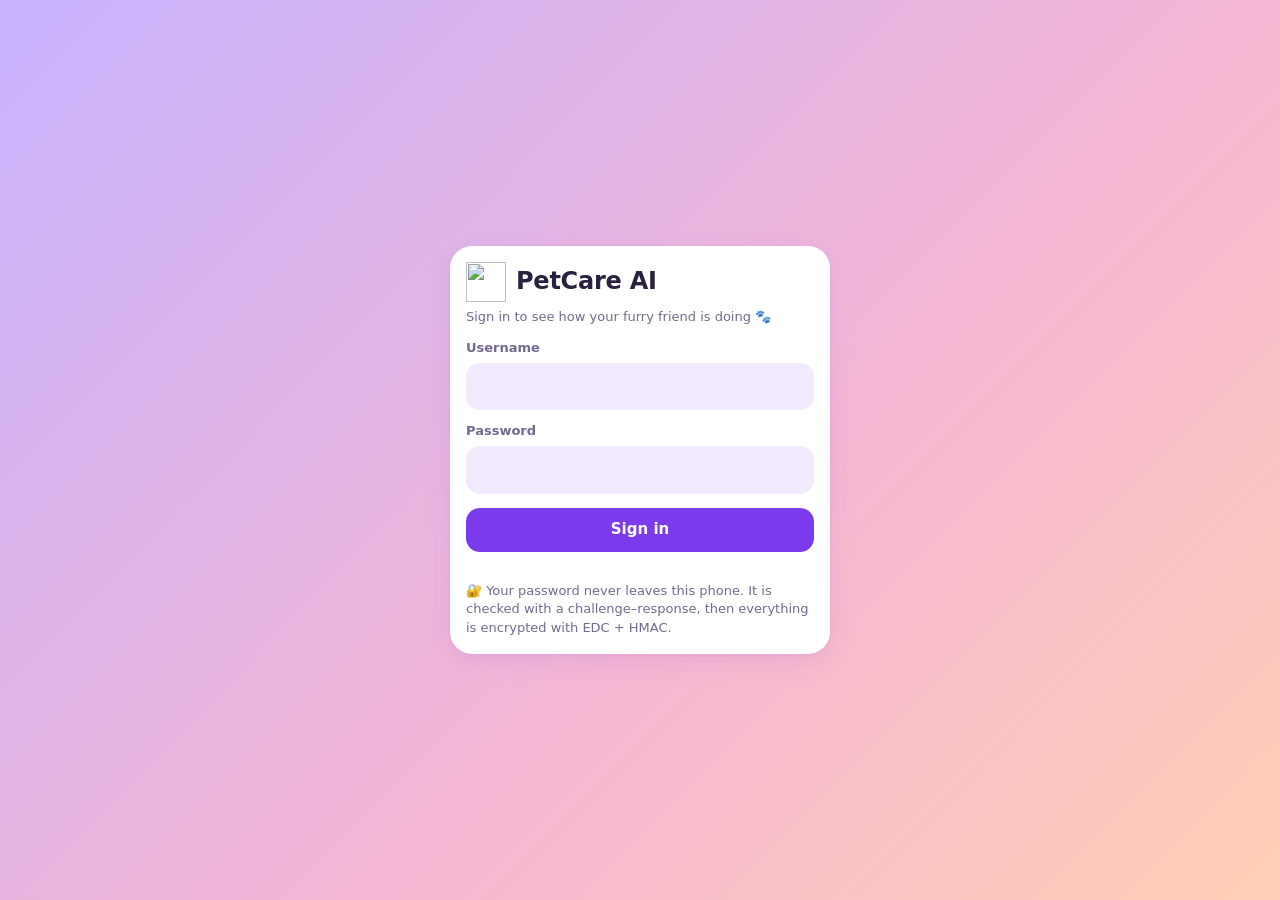
==== commit 7b9f0de2: "Latest: 20/10/2026" ====
--- a/PetCareAI_Current_2026-10-13/pi_hub/web/index.html
+++ b/PetCareAI_Current_2026-10-13/pi_hub/web/index.html
@@ -48,6 +48,7 @@
 .small { font-size: 13px; }
 .card { background: var(--surface); border-radius: 22px; padding: 16px; box-shadow: var(--shadow); }
 .card + .card { margin-top: 12px; }
+.grid > .card, .pets > .pet-card { margin-top: 0; }  /* tiles in a row line up */
 .row { display: flex; align-items: center; gap: 10px; }
 .between { justify-content: space-between; }
 .grid { display: grid; grid-template-columns: 1fr 1fr; gap: 12px; }
@@ -178,6 +179,27 @@
 .twin-tools label { margin: 0 0 0 auto; display: flex; gap: 6px; align-items: center; color: var(--text); font-size: 13px; }
 .twin-tools input[type=checkbox] { width: 18px; height: 18px; }
 .error { color: var(--bad); font-size: 14px; margin-top: 10px; min-height: 1em; }
+.error.step { color: var(--muted); }
+/* Settings: one collapsible card per section */
+details.section { background: var(--surface); border-radius: 22px; box-shadow: var(--shadow); margin-top: 12px; overflow: hidden; }
+details.section > summary { list-style: none; display: flex; align-items: center; gap: 12px; padding: 14px 16px; cursor: pointer; }
+details.section > summary::-webkit-details-marker { display: none; }
+.sec-icon { width: 42px; height: 42px; border-radius: 14px; background: var(--accent-soft); display: grid; place-items: center; font-size: 21px; flex: none; }
+.sec-title { flex: 1; min-width: 0; display: flex; flex-direction: column; gap: 1px; }
+.sec-title b { font-size: 16px; }
+.sec-title .hint { font-size: 13px; color: var(--muted); white-space: nowrap; overflow: hidden; text-overflow: ellipsis; }
+.sec-title .hint.warn { color: var(--warn); font-weight: 700; }
+.chev { font-size: 24px; line-height: 1; color: var(--muted); transition: transform .2s; }
+details[open] > summary .chev { transform: rotate(90deg); }
+details[open] > summary { border-bottom: 1px solid var(--line); }
+.sec-body { padding: 14px 16px 16px; }
+.sec-body > .card { box-shadow: none; background: none; padding: 0; border-radius: 0; }
+.sec-body > .card + .card, .sec-body > * + .card { margin-top: 12px; }
+.sec-body .editor { box-shadow: none; padding: 14px; border-radius: 18px; }
+.settings-title { margin: 6px 4px 2px; }
+.cipher { font: 12px/1.5 ui-monospace, Menlo, Consolas, monospace; word-break: break-all; background: var(--surface-2); border-radius: 12px; padding: 10px; margin-top: 6px; color: var(--text); }
+.sec-grid { display: grid; grid-template-columns: repeat(3, 1fr); gap: 8px; margin-top: 10px; text-align: center; }
+.sec-grid div { background: var(--surface-2); border-radius: 14px; padding: 10px 4px; } .sec-grid b { display: block; font-size: 20px; }
 </style>
 </head>
 <body>
@@ -190,19 +212,20 @@
     <label for="lp">Password</label><input id="lp" type="password" autocomplete="current-password" required>
     <div class="actions"><button type="submit" style="width:100%">Sign in</button></div>
     <p class="error" id="login-error"></p>
+    <p class="muted small" style="margin-top:6px">🔐 Your password never leaves this phone. It is checked with a challenge–response, then everything is encrypted with EDC + HMAC.</p>
   </form>
 </section>
 
 <div id="app" class="hidden">
   <main>
     <div class="top"><div><p class="hello" id="hello">Hello!</p><h1 id="title">PetCare AI</h1></div><span class="pill" id="link-pill">…</span></div>
-    <div id="password-banner" class="banner hidden">You're using the default password. Change it in Settings → Account to keep your pet's data private.</div>
     <div id="view"></div>
   </main>
   <nav><div class="inner" id="nav"></div></nav>
 </div>
 <div class="toast" id="toast"></div>
 
+<script src="/edc.js"></script>
 <script>
 "use strict";
 const $ = (id) => document.getElementById(id);
@@ -245,13 +268,27 @@
 let tab = "home", status = null, settings = null, accessKey = "";
 
 // ---------- helpers ----------
+// After sign-in every request and response is an EDC_PACKET (EDC cipher + HMAC-SHA256, timestamp, one-time nonce).
+// The session keys were derived on this phone at login and kept for this tab only.
+let channel = null;
+try { const saved = sessionStorage.getItem("petcare_channel"); if (saved) channel = EDC.Channel.load(saved); } catch { channel = null; }
+function forgetChannel() { channel = null; try { sessionStorage.removeItem("petcare_channel"); } catch {} }
 async function api(path, body) {
-  const options = body === undefined ? {} : {method: "POST", headers: {"Content-Type": "application/json", "X-PetCare": "1"}, body: JSON.stringify(body)};
-  const response = await fetch(path, {credentials: "same-origin", ...options});
-  const data = await response.json().catch(() => ({}));
-  if (response.status === 401 && path !== "/api/login") { showLogin(); throw new Error("Please sign in"); }
-  if (!response.ok) throw new Error(data.error || "Something went wrong");
-  return data;
+  if (path === "/api/session") return (await fetch(path, {credentials: "same-origin"})).json();
+  if (!channel) { showLogin(); throw new Error("Please sign in"); }
+  const request = channel.encode({type: "API_REQUEST", method: body === undefined ? "GET" : "POST", path, body});
+  const response = await fetch("/api/secure", {method: "POST", credentials: "same-origin",
+    headers: {"Content-Type": "application/json", "X-PetCare": "1"}, body: JSON.stringify(request)});
+  const packet = await response.json().catch(() => ({}));
+  if (response.status === 401) { forgetChannel(); showLogin(); throw new Error("Please sign in"); }
+  if (!response.ok) throw new Error(packet.error || "Something went wrong");
+  const reply = channel.decode(packet);
+  const exchange = {path: path.split("?")[0], time: new Date(), request, response: packet};
+  channel.stats.last = exchange;
+  if (exchange.path !== "/api/status") channel.stats.lastAction = exchange;
+  if (reply.status === 401) { forgetChannel(); showLogin(); throw new Error("Please sign in"); }
+  if (reply.status >= 400) throw new Error((reply.data && reply.data.error) || "Something went wrong");
+  return reply.data;
 }
 function toast(text) { const t = $("toast"); t.textContent = text; t.classList.add("show"); clearTimeout(t._h); t._h = setTimeout(() => t.classList.remove("show"), 2600); }
 function ago(iso) {
@@ -280,8 +317,12 @@
   $("login-error").textContent = "";
   const button = event.submitter || event.target.querySelector("button");
   button.disabled = true;
-  try { await api("/api/login", {username: $("lu").value, password: $("lp").value}); $("lp").value = ""; showApp(); }
-  catch (e) { $("login-error").textContent = e.message; }
+  const note = $("login-error");
+  try {
+    channel = await EDC.login($("lu").value.trim(), $("lp").value, (step) => { note.textContent = step; note.classList.add("step"); });
+    try { sessionStorage.setItem("petcare_channel", channel.save()); } catch {}
+    $("lp").value = ""; note.textContent = ""; showApp();
+  } catch (e) { note.classList.remove("step"); note.textContent = e.message; }
   finally { button.disabled = false; }
 });
 
@@ -305,13 +346,13 @@
   const live = status.link.configured;
   pill.textContent = live ? "● Live" : status.link.connected ? "Connecting…" : "Offline";
   pill.className = "pill " + (live ? "ok" : status.link.connected ? "warn" : "");
-  $("password-banner").classList.toggle("hidden", !status.must_change_password);
   const badge = $("badge");
   badge.textContent = status.alerts.unread; badge.classList.toggle("hidden", !status.alerts.unread);
   if (tab === "home") renderHome();
   if (tab === "twin") updateTwin();
   if (tab === "access") renderAccess();
   if (tab === "settings" && $("mirror-state")) $("mirror-state").innerHTML = mirrorStates();
+  if (tab === "settings" && $("sec-panel") && !document.activeElement?.closest?.("#sec-panel")) securityPanel();
   if (tab === "settings") document.querySelectorAll("[data-live]").forEach((el) => {
     const z = status.zones.find((x) => x.sensor_id === el.dataset.live);
     el.textContent = z && z.online ? `${z.distance_cm.toFixed(1)} cm` : "no reading";
@@ -520,8 +561,75 @@
   if ($("verify")) $("verify").onclick = (e) => guard(e.target, async () => { const r = await api("/api/access/verify", {code: $("otp").value}); toast(r.ok ? "Access granted" : "Code not accepted"); accessKey = ""; await refresh(); });
 }
 
+// ---------- security panel (for demonstrating the EDC channel) ----------
+function securityPanel(server) {
+  const el = $("sec-panel");
+  if (!el || !channel) return;
+  if (server) el.dataset.server = JSON.stringify(server);
+  const hub = el.dataset.server ? JSON.parse(el.dataset.server) : null, st = channel.stats, x = st.lastAction || st.last;
+  const packet = (label, p) => `<label>${label} · ${p.ciphertext.length.toLocaleString()} characters</label>
+    <div class="cipher">${esc(p.ciphertext.slice(0, 140))}…</div><div class="cipher">HMAC-SHA256 tag: ${esc(p.tag)}</div>`;
+  el.innerHTML = `
+    <p class="small"><b>Cipher:</b> EDC (keyed 6×6 matrix · coordinate feedback · 4-token permutation) + HMAC-SHA256, encrypt-then-MAC.</p>
+    <p class="small" style="margin-top:6px"><b>Keys:</b> derived on this phone at sign-in from your password hash and two one-time nonces (challenge–response); never sent. Every packet carries a timestamp and a one-time nonce, so replays are rejected.</p>
+    <div class="sec-grid"><div><b>${st.sent}</b><span class="muted small">sent</span></div><div><b>${st.verified}</b><span class="muted small">verified</span></div><div><b>${st.rejected}</b><span class="muted small">rejected</span></div></div>
+    ${hub && hub.server ? `<p class="muted small" style="margin-top:8px">Hub: ${hub.server.requests} decrypted · ${hub.server.rejected} rejected · session since ${esc(hub.server.started.replace("T", " "))}</p>` : ""}
+    ${x ? `<p class="small" style="margin-top:12px"><b>Last exchange:</b> ${esc(x.path)} at ${x.time.toLocaleTimeString()} · HMAC verified ✓</p>
+      ${packet("Request sent (encrypted)", x.request)}${packet("Response received (encrypted)", x.response)}` : ""}
+    <div class="actions"><button class="ghost small" id="sec-refresh">Refresh</button></div>`;
+  $("sec-refresh").onclick = (e) => guard(e.target, async () => { securityPanel(await api("/api/security")); });
+}
+
 // ---------- settings ----------
 let editingPet = null, editingRem = null;
+const SECTION_ICONS = {"My pets": "🐾", "Care reminders": "⏰", "Food & water calibration": "🥣", "Notifications": "🔔", "Telegram": "✈️",
+  "Sensors": "📡", "Sensor locations": "📍", "Developer dashboard": "💻", "Encrypted channel": "🔐", "Account": "👤"};
+let openSections;
+try { openSections = new Set(JSON.parse(localStorage.getItem("petcare_open_sections") || '["My pets"]')); } catch { openSections = new Set(["My pets"]); }
+function sectionHint(title, s) {
+  const today = new Date(new Date().toDateString());
+  switch (title) {
+    case "My pets": { const m = s.pets.find((x) => x.id === s.monitored_pet); return [`${s.pets.length} pet${s.pets.length === 1 ? "" : "s"} · ${m ? m.name : "?"} monitored`]; }
+    case "Care reminders": {
+      const overdue = s.reminders.filter((r) => new Date(r.due + "T00:00") < today).length;
+      return overdue ? [`${overdue} overdue`, true] : [s.reminders.length ? `${s.reminders.length} upcoming` : "None yet"];
+    }
+    case "Food & water calibration": {
+      const bowls = Object.entries(s.sensors.mapping).filter(([, m]) => m === "eat" || m === "water"), done = bowls.filter(([id]) => s.calibration[id]).length;
+      return done < bowls.length ? [`${bowls.length - done} bowl${bowls.length - done > 1 ? "s" : ""} need calibrating`, true] : [`${done} of ${bowls.length} calibrated`];
+    }
+    case "Notifications": { const v = Object.values(s.notifications); return [`${v.filter(Boolean).length} of ${v.length} on`]; }
+    case "Telegram": return [s.telegram.enabled && s.telegram.has_token ? "On" : "Off"];
+    case "Sensors": return [Object.entries(s.sensors.mapping).map(([id, m]) => `S${id} ${s.modes[m].split(" ")[0]}`).join(" · ") + " · S5 Entrance"];
+    case "Sensor locations": return ["Where each sensor sits (3D view)"];
+    case "Developer dashboard": {
+      const st = status ? status.mirror.states : [];
+      return [s.mirror.hosts.length ? `${s.mirror.hosts.length} laptop${s.mirror.hosts.length > 1 ? "s" : ""} · ${st.filter((x) => x.live).length} live` : "Off"];
+    }
+    case "Encrypted channel": return [channel ? `EDC + HMAC · ${channel.stats.verified} packets verified` : "EDC + HMAC"];
+    case "Account": return status && status.must_change_password ? ["Default password: change it", true] : ["Password and sign out"];
+  }
+  return [""];
+}
+/** Turn each <h2> section of the Settings page into a collapsible card; remembers which are open. */
+function collapseSections(s) {
+  const view = $("view");
+  for (const h2 of [...view.querySelectorAll(":scope > h2")]) {
+    const title = h2.textContent.replace("🔐", "").trim(), [hint, warn] = sectionHint(title, s);
+    const details = document.createElement("details");
+    details.className = "section"; details.dataset.section = title;
+    details.open = openSections.has(title) || (title === "My pets" && !!editingPet) || (title === "Care reminders" && !!editingRem);
+    details.innerHTML = `<summary><span class="sec-icon">${SECTION_ICONS[title] || "⚙️"}</span><span class="sec-title"><b>${esc(title)}</b><span class="hint ${warn ? "warn" : ""}">${esc(hint)}</span></span><span class="chev">›</span></summary><div class="sec-body"></div>`;
+    const body = details.querySelector(".sec-body");
+    for (let node = h2.nextElementSibling; node && node.tagName !== "H2";) { const next = node.nextElementSibling; body.appendChild(node); node = next; }
+    h2.replaceWith(details);
+    details.addEventListener("toggle", () => {
+      details.open ? openSections.add(title) : openSections.delete(title);
+      try { localStorage.setItem("petcare_open_sections", JSON.stringify([...openSections])); } catch {}
+    });
+  }
+  view.insertAdjacentHTML("afterbegin", '<h1 class="settings-title">Settings</h1>');
+}
 function remindersList(s) {
   if (!s.reminders.length) return '<p class="muted small">No reminders yet. Add vaccinations, vet visits, grooming or medicine.</p>';
   const pets = Object.fromEntries(s.pets.map((x) => [x.id, x]));
@@ -678,26 +786,31 @@
       </fieldset>
     </form>
 
+    <h2>🔐 Encrypted channel</h2>
+    <div class="card" id="sec-panel"></div>
+
     <h2>Account</h2>
     <form class="card" id="pw-form">
+      ${status && status.must_change_password ? '<p class="small" style="color:var(--warn)">You are still using the default password. Choose your own below.</p>' : ""}
       <label for="cp">Current password</label><input id="cp" type="password" autocomplete="current-password" required>
       <label for="np">New password (8+ characters)</label><input id="np" type="password" autocomplete="new-password" minlength="8" required>
       <div class="actions"><button>Change password</button><button type="button" class="ghost" id="logout">Sign out</button></div>
     </form>
     <p class="muted small" style="margin:14px 4px">Hub ${status ? (status.link.connected ? "connected to the sensor script" : "waiting for the sensor script") : ""}.</p>`;
 
+  collapseSections(s);
   document.querySelectorAll("[data-pet]").forEach((b) => b.onclick = () => { editingPet = b.dataset.pet; editingRem = null; loadSettings(); });
   document.querySelectorAll("[data-rem]").forEach((b) => b.onclick = () => { editingRem = b.dataset.rem; editingPet = null; loadSettings(); });
   document.querySelectorAll("[data-rem-done]").forEach((b) => b.onclick = () => guard(b, async () => { await api("/api/reminders/done", {id: b.dataset.remDone}); toast("Done 🎉"); loadSettings(); refresh(); }));
   if (editingPet) petEditor(s);
   if (editingRem) reminderEditor(s);
-  document.querySelectorAll(".cal-bowl").forEach((bowl) => bowl.querySelectorAll("[data-use]").forEach((b) => b.onclick = () => {
+  document.querySelectorAll("#cal-form .cal-bowl").forEach((bowl) => bowl.querySelectorAll("[data-use]").forEach((b) => b.onclick = () => {
     const z = status && status.zones.find((x) => x.sensor_id === bowl.dataset.id);
     if (!z || !z.online) return toast("No live reading from this sensor");
     bowl.querySelector(`[name=${b.dataset.use}]`).value = z.distance_cm.toFixed(1);
   }));
   if ($("cal-form")) $("cal-form").onsubmit = (e) => { e.preventDefault(); guard(e.submitter, async () => {
-    const bowls = [...document.querySelectorAll(".cal-bowl")].map((b) => ({id: b.dataset.id, name: b.querySelector("h3").textContent,
+    const bowls = [...document.querySelectorAll("#cal-form .cal-bowl")].map((b) => ({id: b.dataset.id, name: b.querySelector("h3").textContent,
       full: b.querySelector("[name=full]").value, empty: b.querySelector("[name=empty]").value}));
     const filled = bowls.filter((b) => b.full !== "" || b.empty !== "");
     const half = filled.find((b) => b.full === "" || b.empty === "");
@@ -725,12 +838,13 @@
     await api("/api/settings/mirror", {hosts: $("mh").value, port: +$("mp").value}); toast($("mh").value.trim() ? "Saved · connecting to the laptops" : "Dashboard copy turned off"); refresh(); }); };
   $("pw-form").onsubmit =(e) => { e.preventDefault(); guard(e.submitter, async () => {
     await api("/api/account/password", {current: $("cp").value, new: $("np").value}); $("cp").value = $("np").value = ""; toast("Password changed"); refresh(); }); };
-  $("logout").onclick = async () => { await api("/api/logout", {}).catch(() => {}); showLogin(); };
+  $("logout").onclick = async () => { await api("/api/logout", {}).catch(() => {}); forgetChannel(); showLogin(); };
+  securityPanel();
   refresh();
 }
 
 // ---------- start ----------
-api("/api/session").then((r) => r.user ? showApp() : showLogin()).catch(showLogin);
+api("/api/session").then((r) => r.user && r.encrypted && channel ? showApp() : (forgetChannel(), showLogin())).catch(showLogin);
 </script>
 </body>
 </html>
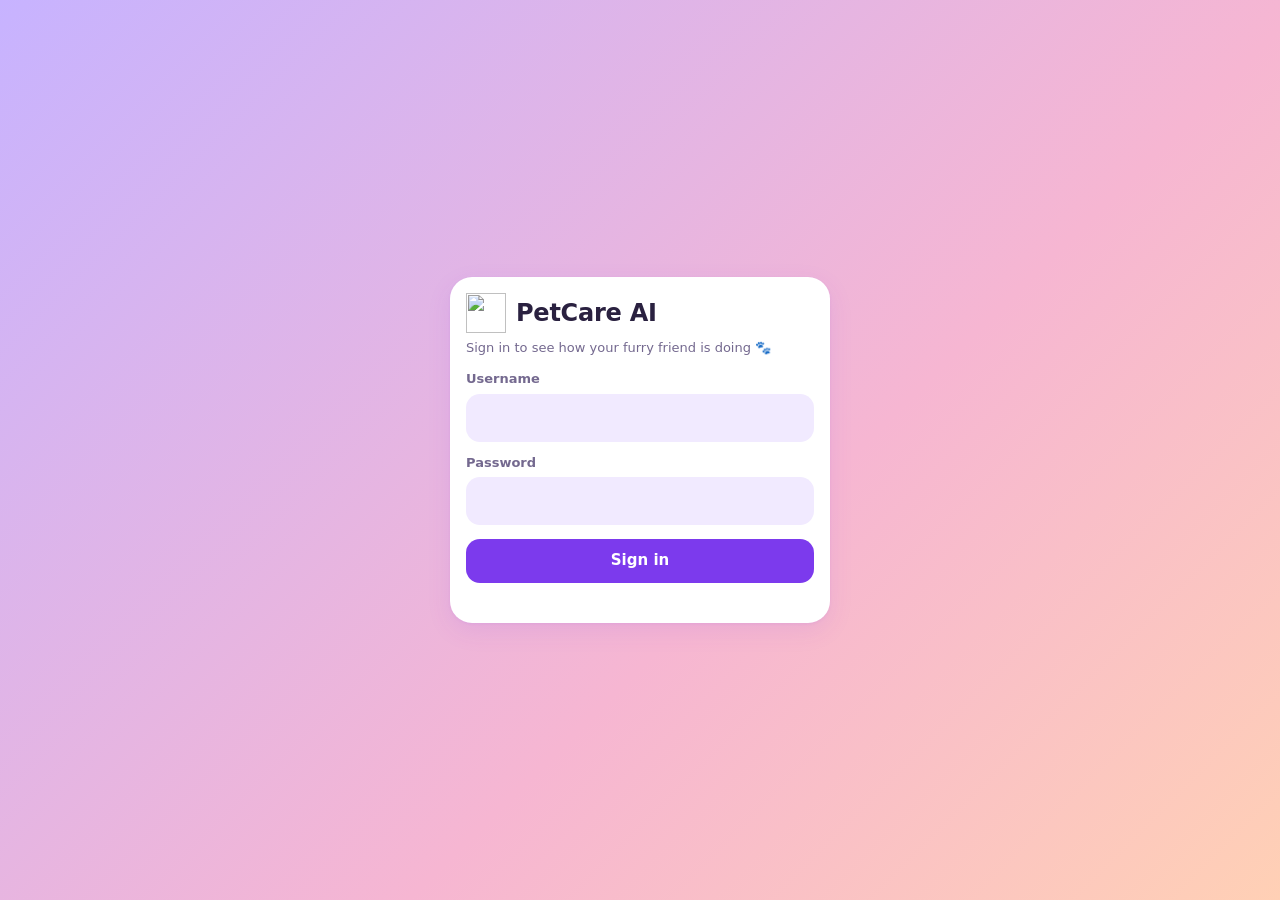
==== commit d69f532d: "priority changes if app or gui, it will reflect the changes on both sides" ====
--- a/PetCareAI_Current_2026-10-13/pi_hub/web/index.html
+++ b/PetCareAI_Current_2026-10-13/pi_hub/web/index.html
@@ -48,7 +48,6 @@
 .small { font-size: 13px; }
 .card { background: var(--surface); border-radius: 22px; padding: 16px; box-shadow: var(--shadow); }
 .card + .card { margin-top: 12px; }
-.grid > .card, .pets > .pet-card { margin-top: 0; }  /* tiles in a row line up */
 .row { display: flex; align-items: center; gap: 10px; }
 .between { justify-content: space-between; }
 .grid { display: grid; grid-template-columns: 1fr 1fr; gap: 12px; }
@@ -179,27 +178,6 @@
 .twin-tools label { margin: 0 0 0 auto; display: flex; gap: 6px; align-items: center; color: var(--text); font-size: 13px; }
 .twin-tools input[type=checkbox] { width: 18px; height: 18px; }
 .error { color: var(--bad); font-size: 14px; margin-top: 10px; min-height: 1em; }
-.error.step { color: var(--muted); }
-/* Settings: one collapsible card per section */
-details.section { background: var(--surface); border-radius: 22px; box-shadow: var(--shadow); margin-top: 12px; overflow: hidden; }
-details.section > summary { list-style: none; display: flex; align-items: center; gap: 12px; padding: 14px 16px; cursor: pointer; }
-details.section > summary::-webkit-details-marker { display: none; }
-.sec-icon { width: 42px; height: 42px; border-radius: 14px; background: var(--accent-soft); display: grid; place-items: center; font-size: 21px; flex: none; }
-.sec-title { flex: 1; min-width: 0; display: flex; flex-direction: column; gap: 1px; }
-.sec-title b { font-size: 16px; }
-.sec-title .hint { font-size: 13px; color: var(--muted); white-space: nowrap; overflow: hidden; text-overflow: ellipsis; }
-.sec-title .hint.warn { color: var(--warn); font-weight: 700; }
-.chev { font-size: 24px; line-height: 1; color: var(--muted); transition: transform .2s; }
-details[open] > summary .chev { transform: rotate(90deg); }
-details[open] > summary { border-bottom: 1px solid var(--line); }
-.sec-body { padding: 14px 16px 16px; }
-.sec-body > .card { box-shadow: none; background: none; padding: 0; border-radius: 0; }
-.sec-body > .card + .card, .sec-body > * + .card { margin-top: 12px; }
-.sec-body .editor { box-shadow: none; padding: 14px; border-radius: 18px; }
-.settings-title { margin: 6px 4px 2px; }
-.cipher { font: 12px/1.5 ui-monospace, Menlo, Consolas, monospace; word-break: break-all; background: var(--surface-2); border-radius: 12px; padding: 10px; margin-top: 6px; color: var(--text); }
-.sec-grid { display: grid; grid-template-columns: repeat(3, 1fr); gap: 8px; margin-top: 10px; text-align: center; }
-.sec-grid div { background: var(--surface-2); border-radius: 14px; padding: 10px 4px; } .sec-grid b { display: block; font-size: 20px; }
 </style>
 </head>
 <body>
@@ -212,20 +190,19 @@
     <label for="lp">Password</label><input id="lp" type="password" autocomplete="current-password" required>
     <div class="actions"><button type="submit" style="width:100%">Sign in</button></div>
     <p class="error" id="login-error"></p>
-    <p class="muted small" style="margin-top:6px">🔐 Your password never leaves this phone. It is checked with a challenge–response, then everything is encrypted with EDC + HMAC.</p>
   </form>
 </section>
 
 <div id="app" class="hidden">
   <main>
     <div class="top"><div><p class="hello" id="hello">Hello!</p><h1 id="title">PetCare AI</h1></div><span class="pill" id="link-pill">…</span></div>
+    <div id="password-banner" class="banner hidden">You're using the default password. Change it in Settings → Account to keep your pet's data private.</div>
     <div id="view"></div>
   </main>
   <nav><div class="inner" id="nav"></div></nav>
 </div>
 <div class="toast" id="toast"></div>
 
-<script src="/edc.js"></script>
 <script>
 "use strict";
 const $ = (id) => document.getElementById(id);
@@ -268,27 +245,13 @@
 let tab = "home", status = null, settings = null, accessKey = "";
 
 // ---------- helpers ----------
-// After sign-in every request and response is an EDC_PACKET (EDC cipher + HMAC-SHA256, timestamp, one-time nonce).
-// The session keys were derived on this phone at login and kept for this tab only.
-let channel = null;
-try { const saved = sessionStorage.getItem("petcare_channel"); if (saved) channel = EDC.Channel.load(saved); } catch { channel = null; }
-function forgetChannel() { channel = null; try { sessionStorage.removeItem("petcare_channel"); } catch {} }
 async function api(path, body) {
-  if (path === "/api/session") return (await fetch(path, {credentials: "same-origin"})).json();
-  if (!channel) { showLogin(); throw new Error("Please sign in"); }
-  const request = channel.encode({type: "API_REQUEST", method: body === undefined ? "GET" : "POST", path, body});
-  const response = await fetch("/api/secure", {method: "POST", credentials: "same-origin",
-    headers: {"Content-Type": "application/json", "X-PetCare": "1"}, body: JSON.stringify(request)});
-  const packet = await response.json().catch(() => ({}));
-  if (response.status === 401) { forgetChannel(); showLogin(); throw new Error("Please sign in"); }
-  if (!response.ok) throw new Error(packet.error || "Something went wrong");
-  const reply = channel.decode(packet);
-  const exchange = {path: path.split("?")[0], time: new Date(), request, response: packet};
-  channel.stats.last = exchange;
-  if (exchange.path !== "/api/status") channel.stats.lastAction = exchange;
-  if (reply.status === 401) { forgetChannel(); showLogin(); throw new Error("Please sign in"); }
-  if (reply.status >= 400) throw new Error((reply.data && reply.data.error) || "Something went wrong");
-  return reply.data;
+  const options = body === undefined ? {} : {method: "POST", headers: {"Content-Type": "application/json", "X-PetCare": "1"}, body: JSON.stringify(body)};
+  const response = await fetch(path, {credentials: "same-origin", ...options});
+  const data = await response.json().catch(() => ({}));
+  if (response.status === 401 && path !== "/api/login") { showLogin(); throw new Error("Please sign in"); }
+  if (!response.ok) throw new Error(data.error || "Something went wrong");
+  return data;
 }
 function toast(text) { const t = $("toast"); t.textContent = text; t.classList.add("show"); clearTimeout(t._h); t._h = setTimeout(() => t.classList.remove("show"), 2600); }
 function ago(iso) {
@@ -317,12 +280,8 @@
   $("login-error").textContent = "";
   const button = event.submitter || event.target.querySelector("button");
   button.disabled = true;
-  const note = $("login-error");
-  try {
-    channel = await EDC.login($("lu").value.trim(), $("lp").value, (step) => { note.textContent = step; note.classList.add("step"); });
-    try { sessionStorage.setItem("petcare_channel", channel.save()); } catch {}
-    $("lp").value = ""; note.textContent = ""; showApp();
-  } catch (e) { note.classList.remove("step"); note.textContent = e.message; }
+  try { await api("/api/login", {username: $("lu").value, password: $("lp").value}); $("lp").value = ""; showApp(); }
+  catch (e) { $("login-error").textContent = e.message; }
   finally { button.disabled = false; }
 });
 
@@ -346,13 +305,13 @@
   const live = status.link.configured;
   pill.textContent = live ? "● Live" : status.link.connected ? "Connecting…" : "Offline";
   pill.className = "pill " + (live ? "ok" : status.link.connected ? "warn" : "");
+  $("password-banner").classList.toggle("hidden", !status.must_change_password);
   const badge = $("badge");
   badge.textContent = status.alerts.unread; badge.classList.toggle("hidden", !status.alerts.unread);
   if (tab === "home") renderHome();
   if (tab === "twin") updateTwin();
   if (tab === "access") renderAccess();
   if (tab === "settings" && $("mirror-state")) $("mirror-state").innerHTML = mirrorStates();
-  if (tab === "settings" && $("sec-panel") && !document.activeElement?.closest?.("#sec-panel")) securityPanel();
   if (tab === "settings") document.querySelectorAll("[data-live]").forEach((el) => {
     const z = status.zones.find((x) => x.sensor_id === el.dataset.live);
     el.textContent = z && z.online ? `${z.distance_cm.toFixed(1)} cm` : "no reading";
@@ -561,75 +520,8 @@
   if ($("verify")) $("verify").onclick = (e) => guard(e.target, async () => { const r = await api("/api/access/verify", {code: $("otp").value}); toast(r.ok ? "Access granted" : "Code not accepted"); accessKey = ""; await refresh(); });
 }
 
-// ---------- security panel (for demonstrating the EDC channel) ----------
-function securityPanel(server) {
-  const el = $("sec-panel");
-  if (!el || !channel) return;
-  if (server) el.dataset.server = JSON.stringify(server);
-  const hub = el.dataset.server ? JSON.parse(el.dataset.server) : null, st = channel.stats, x = st.lastAction || st.last;
-  const packet = (label, p) => `<label>${label} · ${p.ciphertext.length.toLocaleString()} characters</label>
-    <div class="cipher">${esc(p.ciphertext.slice(0, 140))}…</div><div class="cipher">HMAC-SHA256 tag: ${esc(p.tag)}</div>`;
-  el.innerHTML = `
-    <p class="small"><b>Cipher:</b> EDC (keyed 6×6 matrix · coordinate feedback · 4-token permutation) + HMAC-SHA256, encrypt-then-MAC.</p>
-    <p class="small" style="margin-top:6px"><b>Keys:</b> derived on this phone at sign-in from your password hash and two one-time nonces (challenge–response); never sent. Every packet carries a timestamp and a one-time nonce, so replays are rejected.</p>
-    <div class="sec-grid"><div><b>${st.sent}</b><span class="muted small">sent</span></div><div><b>${st.verified}</b><span class="muted small">verified</span></div><div><b>${st.rejected}</b><span class="muted small">rejected</span></div></div>
-    ${hub && hub.server ? `<p class="muted small" style="margin-top:8px">Hub: ${hub.server.requests} decrypted · ${hub.server.rejected} rejected · session since ${esc(hub.server.started.replace("T", " "))}</p>` : ""}
-    ${x ? `<p class="small" style="margin-top:12px"><b>Last exchange:</b> ${esc(x.path)} at ${x.time.toLocaleTimeString()} · HMAC verified ✓</p>
-      ${packet("Request sent (encrypted)", x.request)}${packet("Response received (encrypted)", x.response)}` : ""}
-    <div class="actions"><button class="ghost small" id="sec-refresh">Refresh</button></div>`;
-  $("sec-refresh").onclick = (e) => guard(e.target, async () => { securityPanel(await api("/api/security")); });
-}
-
 // ---------- settings ----------
 let editingPet = null, editingRem = null;
-const SECTION_ICONS = {"My pets": "🐾", "Care reminders": "⏰", "Food & water calibration": "🥣", "Notifications": "🔔", "Telegram": "✈️",
-  "Sensors": "📡", "Sensor locations": "📍", "Developer dashboard": "💻", "Encrypted channel": "🔐", "Account": "👤"};
-let openSections;
-try { openSections = new Set(JSON.parse(localStorage.getItem("petcare_open_sections") || '["My pets"]')); } catch { openSections = new Set(["My pets"]); }
-function sectionHint(title, s) {
-  const today = new Date(new Date().toDateString());
-  switch (title) {
-    case "My pets": { const m = s.pets.find((x) => x.id === s.monitored_pet); return [`${s.pets.length} pet${s.pets.length === 1 ? "" : "s"} · ${m ? m.name : "?"} monitored`]; }
-    case "Care reminders": {
-      const overdue = s.reminders.filter((r) => new Date(r.due + "T00:00") < today).length;
-      return overdue ? [`${overdue} overdue`, true] : [s.reminders.length ? `${s.reminders.length} upcoming` : "None yet"];
-    }
-    case "Food & water calibration": {
-      const bowls = Object.entries(s.sensors.mapping).filter(([, m]) => m === "eat" || m === "water"), done = bowls.filter(([id]) => s.calibration[id]).length;
-      return done < bowls.length ? [`${bowls.length - done} bowl${bowls.length - done > 1 ? "s" : ""} need calibrating`, true] : [`${done} of ${bowls.length} calibrated`];
-    }
-    case "Notifications": { const v = Object.values(s.notifications); return [`${v.filter(Boolean).length} of ${v.length} on`]; }
-    case "Telegram": return [s.telegram.enabled && s.telegram.has_token ? "On" : "Off"];
-    case "Sensors": return [Object.entries(s.sensors.mapping).map(([id, m]) => `S${id} ${s.modes[m].split(" ")[0]}`).join(" · ") + " · S5 Entrance"];
-    case "Sensor locations": return ["Where each sensor sits (3D view)"];
-    case "Developer dashboard": {
-      const st = status ? status.mirror.states : [];
-      return [s.mirror.hosts.length ? `${s.mirror.hosts.length} laptop${s.mirror.hosts.length > 1 ? "s" : ""} · ${st.filter((x) => x.live).length} live` : "Off"];
-    }
-    case "Encrypted channel": return [channel ? `EDC + HMAC · ${channel.stats.verified} packets verified` : "EDC + HMAC"];
-    case "Account": return status && status.must_change_password ? ["Default password: change it", true] : ["Password and sign out"];
-  }
-  return [""];
-}
-/** Turn each <h2> section of the Settings page into a collapsible card; remembers which are open. */
-function collapseSections(s) {
-  const view = $("view");
-  for (const h2 of [...view.querySelectorAll(":scope > h2")]) {
-    const title = h2.textContent.replace("🔐", "").trim(), [hint, warn] = sectionHint(title, s);
-    const details = document.createElement("details");
-    details.className = "section"; details.dataset.section = title;
-    details.open = openSections.has(title) || (title === "My pets" && !!editingPet) || (title === "Care reminders" && !!editingRem);
-    details.innerHTML = `<summary><span class="sec-icon">${SECTION_ICONS[title] || "⚙️"}</span><span class="sec-title"><b>${esc(title)}</b><span class="hint ${warn ? "warn" : ""}">${esc(hint)}</span></span><span class="chev">›</span></summary><div class="sec-body"></div>`;
-    const body = details.querySelector(".sec-body");
-    for (let node = h2.nextElementSibling; node && node.tagName !== "H2";) { const next = node.nextElementSibling; body.appendChild(node); node = next; }
-    h2.replaceWith(details);
-    details.addEventListener("toggle", () => {
-      details.open ? openSections.add(title) : openSections.delete(title);
-      try { localStorage.setItem("petcare_open_sections", JSON.stringify([...openSections])); } catch {}
-    });
-  }
-  view.insertAdjacentHTML("afterbegin", '<h1 class="settings-title">Settings</h1>');
-}
 function remindersList(s) {
   if (!s.reminders.length) return '<p class="muted small">No reminders yet. Add vaccinations, vet visits, grooming or medicine.</p>';
   const pets = Object.fromEntries(s.pets.map((x) => [x.id, x]));
@@ -745,8 +637,8 @@
 
     <h2>Sensors</h2>
     <form class="card" id="sensor-form">
-      ${s.dashboard_source ? '<p class="muted small">Live readings arrive from the desktop GUI over SSH. Change sensor assignments in the desktop Sensor Hub.</p>' : ''}
-      <fieldset ${s.dashboard_source ? 'disabled' : ''} style="border:0;padding:0;margin:0;min-width:0">
+      ${s.dashboard_source ? '<p class="muted small">Live readings arrive over SSH. Save sensors or calibration here or in the desktop GUI; the latest save accepted by the Pi updates both.</p>' : ''}
+      <fieldset style="border:0;padding:0;margin:0;min-width:0">
       ${Object.entries(s.sensors.mapping).map(([id, mode]) => `<div class="grid"><div><label>Sensor ${id}</label><select name="m${id}">${modeOptions(mode)}</select></div>
         <div><label>Presence below (cm)</label><input name="t${id}" type="number" step="0.5" min="1" max="400" value="${s.sensors.thresholds[id]}"></div></div>`).join("")}
       <p class="muted small" style="margin-top:10px">Sensor 5 is always the entrance gesture sensor. Setup revision ${s.sensors.revision} · ${status && status.link.configured ? "confirmed by the Pi" : "waiting for the Pi"}.</p>
@@ -786,31 +678,26 @@
       </fieldset>
     </form>
 
-    <h2>🔐 Encrypted channel</h2>
-    <div class="card" id="sec-panel"></div>
-
     <h2>Account</h2>
     <form class="card" id="pw-form">
-      ${status && status.must_change_password ? '<p class="small" style="color:var(--warn)">You are still using the default password. Choose your own below.</p>' : ""}
       <label for="cp">Current password</label><input id="cp" type="password" autocomplete="current-password" required>
       <label for="np">New password (8+ characters)</label><input id="np" type="password" autocomplete="new-password" minlength="8" required>
       <div class="actions"><button>Change password</button><button type="button" class="ghost" id="logout">Sign out</button></div>
     </form>
     <p class="muted small" style="margin:14px 4px">Hub ${status ? (status.link.connected ? "connected to the sensor script" : "waiting for the sensor script") : ""}.</p>`;
 
-  collapseSections(s);
   document.querySelectorAll("[data-pet]").forEach((b) => b.onclick = () => { editingPet = b.dataset.pet; editingRem = null; loadSettings(); });
   document.querySelectorAll("[data-rem]").forEach((b) => b.onclick = () => { editingRem = b.dataset.rem; editingPet = null; loadSettings(); });
   document.querySelectorAll("[data-rem-done]").forEach((b) => b.onclick = () => guard(b, async () => { await api("/api/reminders/done", {id: b.dataset.remDone}); toast("Done 🎉"); loadSettings(); refresh(); }));
   if (editingPet) petEditor(s);
   if (editingRem) reminderEditor(s);
-  document.querySelectorAll("#cal-form .cal-bowl").forEach((bowl) => bowl.querySelectorAll("[data-use]").forEach((b) => b.onclick = () => {
+  document.querySelectorAll(".cal-bowl").forEach((bowl) => bowl.querySelectorAll("[data-use]").forEach((b) => b.onclick = () => {
     const z = status && status.zones.find((x) => x.sensor_id === bowl.dataset.id);
     if (!z || !z.online) return toast("No live reading from this sensor");
     bowl.querySelector(`[name=${b.dataset.use}]`).value = z.distance_cm.toFixed(1);
   }));
   if ($("cal-form")) $("cal-form").onsubmit = (e) => { e.preventDefault(); guard(e.submitter, async () => {
-    const bowls = [...document.querySelectorAll("#cal-form .cal-bowl")].map((b) => ({id: b.dataset.id, name: b.querySelector("h3").textContent,
+    const bowls = [...document.querySelectorAll(".cal-bowl")].map((b) => ({id: b.dataset.id, name: b.querySelector("h3").textContent,
       full: b.querySelector("[name=full]").value, empty: b.querySelector("[name=empty]").value}));
     const filled = bowls.filter((b) => b.full !== "" || b.empty !== "");
     const half = filled.find((b) => b.full === "" || b.empty === "");
@@ -838,13 +725,12 @@
     await api("/api/settings/mirror", {hosts: $("mh").value, port: +$("mp").value}); toast($("mh").value.trim() ? "Saved · connecting to the laptops" : "Dashboard copy turned off"); refresh(); }); };
   $("pw-form").onsubmit =(e) => { e.preventDefault(); guard(e.submitter, async () => {
     await api("/api/account/password", {current: $("cp").value, new: $("np").value}); $("cp").value = $("np").value = ""; toast("Password changed"); refresh(); }); };
-  $("logout").onclick = async () => { await api("/api/logout", {}).catch(() => {}); forgetChannel(); showLogin(); };
-  securityPanel();
+  $("logout").onclick = async () => { await api("/api/logout", {}).catch(() => {}); showLogin(); };
   refresh();
 }
 
 // ---------- start ----------
-api("/api/session").then((r) => r.user && r.encrypted && channel ? showApp() : (forgetChannel(), showLogin())).catch(showLogin);
+api("/api/session").then((r) => r.user ? showApp() : showLogin()).catch(showLogin);
 </script>
 </body>
 </html>
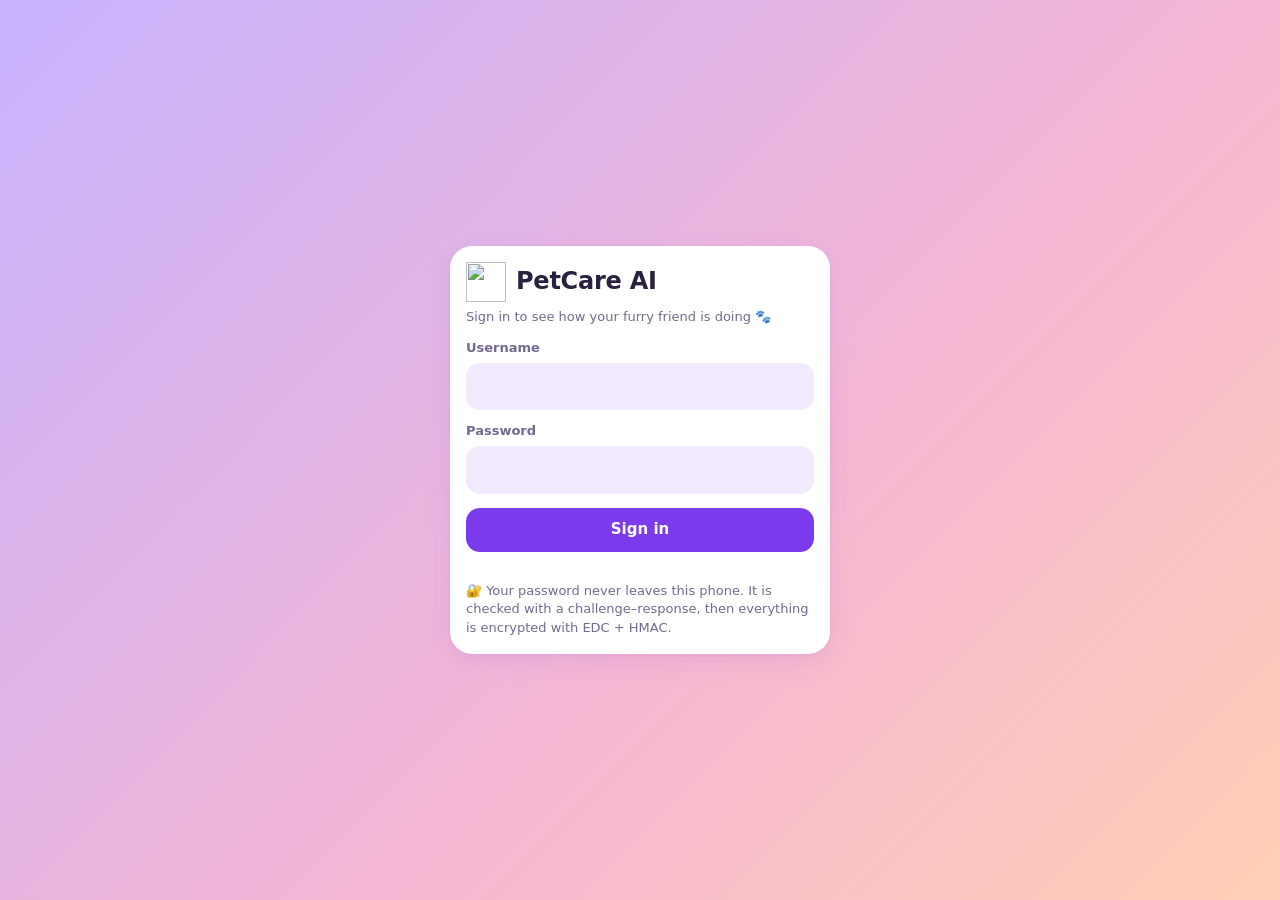
==== commit 58e56baf: "Final Code" ====
--- a/PetCareAI_Current_2026-10-13/pi_hub/web/index.html
+++ b/PetCareAI_Current_2026-10-13/pi_hub/web/index.html
@@ -48,6 +48,7 @@
 .small { font-size: 13px; }
 .card { background: var(--surface); border-radius: 22px; padding: 16px; box-shadow: var(--shadow); }
 .card + .card { margin-top: 12px; }
+.grid > .card, .pets > .pet-card { margin-top: 0; }  /* tiles in a row line up */
 .row { display: flex; align-items: center; gap: 10px; }
 .between { justify-content: space-between; }
 .grid { display: grid; grid-template-columns: 1fr 1fr; gap: 12px; }
@@ -178,6 +179,76 @@
 .twin-tools label { margin: 0 0 0 auto; display: flex; gap: 6px; align-items: center; color: var(--text); font-size: 13px; }
 .twin-tools input[type=checkbox] { width: 18px; height: 18px; }
 .error { color: var(--bad); font-size: 14px; margin-top: 10px; min-height: 1em; }
+.error.step { color: var(--muted); }
+/* Settings: one collapsible card per section */
+details.section { background: var(--surface); border-radius: 22px; box-shadow: var(--shadow); margin-top: 12px; overflow: hidden; }
+details.section > summary { list-style: none; display: flex; align-items: center; gap: 12px; padding: 14px 16px; cursor: pointer; }
+details.section > summary::-webkit-details-marker { display: none; }
+.sec-icon { width: 42px; height: 42px; border-radius: 14px; background: var(--accent-soft); display: grid; place-items: center; font-size: 21px; flex: none; }
+.sec-title { flex: 1; min-width: 0; display: flex; flex-direction: column; gap: 1px; }
+.sec-title b { font-size: 16px; }
+.sec-title .hint { font-size: 13px; color: var(--muted); white-space: nowrap; overflow: hidden; text-overflow: ellipsis; }
+.sec-title .hint.warn { color: var(--warn); font-weight: 700; }
+.chev { font-size: 24px; line-height: 1; color: var(--muted); transition: transform .2s; }
+details[open] > summary .chev { transform: rotate(90deg); }
+details[open] > summary { border-bottom: 1px solid var(--line); }
+.sec-body { padding: 14px 16px 16px; }
+.sec-body > .card { box-shadow: none; background: none; padding: 0; border-radius: 0; }
+.sec-body > .card + .card, .sec-body > * + .card { margin-top: 12px; }
+.sec-body .editor { box-shadow: none; padding: 14px; border-radius: 18px; }
+.settings-title { margin: 6px 4px 2px; }
+/* Wellness score (routine AI) card */
+.rt-day { padding: 12px 0; border-top: 1px solid var(--line); }
+.rt-day:first-of-type { border-top: 0; padding-top: 4px; }
+.rt-bars { display: grid; grid-template-columns: 92px 1fr 64px; gap: 6px 10px; align-items: center; margin-top: 8px; font-size: 13px; }
+.rt-bars .bar { margin: 0; }
+.rt-bars b { text-align: right; font-size: 16px; }
+.rt-why { font-size: 13px; color: var(--muted); margin-top: 6px; }
+.rt-try { margin-top: 12px; border-top: 1px solid var(--line); padding-top: 10px; }
+.rt-try summary { cursor: pointer; font-weight: 800; color: var(--accent); }
+/* Wellness score card */
+.wb-head { display: flex; align-items: center; justify-content: space-between; gap: 10px; margin-bottom: 6px; }
+.wb-head h3 { margin: 0; font-size: 18px; }
+.info-btn { width: 22px; height: 22px; border-radius: 50%; padding: 0; background: none; border: 1.5px solid var(--muted); color: var(--muted); font: 700 12px/19px system-ui, sans-serif; opacity: .8; }
+.info-btn[aria-expanded="true"] { background: var(--accent); border-color: var(--accent); color: var(--on-accent); opacity: 1; }
+details.rt-tune { margin-top: 12px; padding-top: 12px; border-top: 1px solid var(--line); }
+details.rt-tune > summary { cursor: pointer; font-weight: 800; color: var(--accent); }
+.tune-row { margin-top: 12px; }
+.tune-row .row { display: flex; justify-content: space-between; gap: 8px; font-size: 14px; }
+.tune-row input { width: 100%; accent-color: var(--accent); }
+.wb-info { background: var(--surface-2); border-radius: 14px; padding: 10px 12px; margin-top: 10px; font-size: 13px; color: var(--muted); }
+.wb { margin-top: 10px; }
+.wb-track { position: relative; height: 14px; border-radius: 99px; background: var(--surface-2); }
+.wb-ai { position: absolute; left: 0; top: 0; bottom: 0; border-radius: 99px; }
+.wb-legend { display: flex; align-items: center; justify-content: space-between; gap: 10px; margin-top: 10px; }
+.wb-legend .wb-num { font-size: 15px; color: var(--muted); }
+.wb-legend .wb-num b { font-size: 22px; margin-left: 4px; }
+.wb-pill { font-size: 14px; font-weight: 800; padding: 5px 14px; border-radius: 99px; }
+.wb-pill.ok { background: var(--ok-soft); color: var(--ok); } .wb-pill.warn { background: var(--warn-soft); color: var(--warn); } .wb-pill.bad { background: var(--bad-soft); color: var(--bad); }
+details.rt-day { padding: 16px 0; border-top: 1px solid var(--line); }
+details.rt-day > summary { list-style: none; cursor: pointer; }
+details.rt-day > summary::-webkit-details-marker { display: none; }
+.rt-head { display: flex; align-items: center; gap: 8px; }
+.rt-head b { flex: 1; font-size: 17px; }
+.rt-tag { font-size: 13px; font-weight: 700; color: var(--accent); }
+details.rt-day[open] .chev { transform: rotate(90deg); }
+.rt-detail { margin-top: 12px; background: var(--surface-2); border-radius: 14px; padding: 12px 14px; font-size: 14px; }
+.rt-detail table { width: 100%; border-collapse: collapse; margin-top: 6px; }
+.rt-detail td { padding: 5px 2px; border-top: 1px solid var(--line); }
+.rt-detail td + td { text-align: right; white-space: nowrap; }
+.rt-detail .hi { color: var(--bad); font-weight: 800; }
+.live-box { margin: 16px 0 2px; }
+.live-box.on { background: var(--surface-2); border-radius: 18px; padding: 12px 14px; }
+.live-btn { width: 100%; }
+.live-head { display: flex; align-items: center; justify-content: space-between; gap: 8px; }
+.live-dot { display: inline-block; width: 10px; height: 10px; border-radius: 50%; background: var(--bad); margin-right: 6px; animation: pulse 1.2s infinite; }
+@keyframes pulse { 50% { opacity: .3; } }
+.live-score { font-size: 40px; font-weight: 800; line-height: 1; }
+.live-facts { display: grid; grid-template-columns: 1fr 1fr; gap: 4px 12px; font-size: 13px; margin-top: 8px; }
+.live-box input[type=range] { padding: 0; accent-color: var(--accent); }
+.cipher { font: 12px/1.5 ui-monospace, Menlo, Consolas, monospace; word-break: break-all; background: var(--surface-2); border-radius: 12px; padding: 10px; margin-top: 6px; color: var(--text); }
+.sec-grid { display: grid; grid-template-columns: repeat(3, 1fr); gap: 8px; margin-top: 10px; text-align: center; }
+.sec-grid div { background: var(--surface-2); border-radius: 14px; padding: 10px 4px; } .sec-grid b { display: block; font-size: 20px; }
 </style>
 </head>
 <body>
@@ -190,19 +261,20 @@
     <label for="lp">Password</label><input id="lp" type="password" autocomplete="current-password" required>
     <div class="actions"><button type="submit" style="width:100%">Sign in</button></div>
     <p class="error" id="login-error"></p>
+    <p class="muted small" style="margin-top:6px">🔐 Your password never leaves this phone. It is checked with a challenge–response, then everything is encrypted with EDC + HMAC.</p>
   </form>
 </section>
 
 <div id="app" class="hidden">
   <main>
     <div class="top"><div><p class="hello" id="hello">Hello!</p><h1 id="title">PetCare AI</h1></div><span class="pill" id="link-pill">…</span></div>
-    <div id="password-banner" class="banner hidden">You're using the default password. Change it in Settings → Account to keep your pet's data private.</div>
     <div id="view"></div>
   </main>
   <nav><div class="inner" id="nav"></div></nav>
 </div>
 <div class="toast" id="toast"></div>
 
+<script src="/edc.js"></script>
 <script>
 "use strict";
 const $ = (id) => document.getElementById(id);
@@ -215,8 +287,8 @@
   access: '<circle cx="8" cy="15" r="4"/><path d="M11 12l9-9M17 6l3 3M15 8l2 2"/>',
   settings: '<circle cx="12" cy="12" r="3"/><path d="M19.4 15a1.7 1.7 0 0 0 .3 1.8l.1.1a2 2 0 1 1-2.8 2.8l-.1-.1a1.7 1.7 0 0 0-1.8-.3 1.7 1.7 0 0 0-1 1.5V21a2 2 0 1 1-4 0v-.1a1.7 1.7 0 0 0-1.1-1.5 1.7 1.7 0 0 0-1.8.3l-.1.1a2 2 0 1 1-2.8-2.8l.1-.1a1.7 1.7 0 0 0 .3-1.8 1.7 1.7 0 0 0-1.5-1H3a2 2 0 1 1 0-4h.1a1.7 1.7 0 0 0 1.5-1.1 1.7 1.7 0 0 0-.3-1.8l-.1-.1a2 2 0 1 1 2.8-2.8l.1.1a1.7 1.7 0 0 0 1.8.3H9a1.7 1.7 0 0 0 1-1.5V3a2 2 0 1 1 4 0v.1a1.7 1.7 0 0 0 1 1.5 1.7 1.7 0 0 0 1.8-.3l.1-.1a2 2 0 1 1 2.8 2.8l-.1.1a1.7 1.7 0 0 0-.3 1.8V9a1.7 1.7 0 0 0 1.5 1H21a2 2 0 1 1 0 4h-.1a1.7 1.7 0 0 0-1.5 1z"/>',
 };
-const TABS = [["home","Home"],["twin","3D"],["activity","Activity"],["alerts","Alerts"],["access","Access"],["settings","Settings"]];
-const GESTURES = {PASS_BY: "Walked past", APPROACH_STAY: "Waited at the door", AUTH_GESTURE: "Unlock gesture", ACCESS_GRANTED: "Access granted"};
+const TABS = [["home","Home"],["twin","3D"],["activity","Activity"],["alerts","Alerts"],["settings","Settings"]];
+const GESTURES = {PASS_BY: "Walked past", APPROACH_STAY: "Waited at the door", AUTH_GESTURE: "Unlock gesture", ACCESS_GRANTED: "Access granted", ACCESS_CANCELLED: "Unlock cancelled"};
 const PLACES = {eat: "food bowl", water: "water bowl", sleep: "bed", toilet: "litter box"};
 const AVATARS = {cat: "🐱", dog: "🐶", rabbit: "🐰", hamster: "🐹", guinea_pig: "🐭", bird: "🐦", fish: "🐠", turtle: "🐢"};
 const STATION = {eat: "🥣", sleep: "🛏️", water: "💧", toilet: "🧻"};
@@ -245,13 +317,27 @@
 let tab = "home", status = null, settings = null, accessKey = "";
 
 // ---------- helpers ----------
+// After sign-in every request and response is an EDC_PACKET (EDC cipher + HMAC-SHA256, timestamp, one-time nonce).
+// The session keys were derived on this phone at login and kept for this tab only.
+let channel = null;
+try { const saved = sessionStorage.getItem("petcare_channel"); if (saved) channel = EDC.Channel.load(saved); } catch { channel = null; }
+function forgetChannel() { channel = null; try { sessionStorage.removeItem("petcare_channel"); } catch {} }
 async function api(path, body) {
-  const options = body === undefined ? {} : {method: "POST", headers: {"Content-Type": "application/json", "X-PetCare": "1"}, body: JSON.stringify(body)};
-  const response = await fetch(path, {credentials: "same-origin", ...options});
-  const data = await response.json().catch(() => ({}));
-  if (response.status === 401 && path !== "/api/login") { showLogin(); throw new Error("Please sign in"); }
-  if (!response.ok) throw new Error(data.error || "Something went wrong");
-  return data;
+  if (path === "/api/session") return (await fetch(path, {credentials: "same-origin"})).json();
+  if (!channel) { showLogin(); throw new Error("Please sign in"); }
+  const request = channel.encode({type: "API_REQUEST", method: body === undefined ? "GET" : "POST", path, body});
+  const response = await fetch("/api/secure", {method: "POST", credentials: "same-origin",
+    headers: {"Content-Type": "application/json", "X-PetCare": "1"}, body: JSON.stringify(request)});
+  const packet = await response.json().catch(() => ({}));
+  if (response.status === 401) { forgetChannel(); showLogin(); throw new Error("Please sign in"); }
+  if (!response.ok) throw new Error(packet.error || "Something went wrong");
+  const reply = channel.decode(packet);
+  const exchange = {path: path.split("?")[0], time: new Date(), request, response: packet};
+  channel.stats.last = exchange;
+  if (exchange.path !== "/api/status") channel.stats.lastAction = exchange;
+  if (reply.status === 401) { forgetChannel(); showLogin(); throw new Error("Please sign in"); }
+  if (reply.status >= 400) throw new Error((reply.data && reply.data.error) || "Something went wrong");
+  return reply.data;
 }
 function toast(text) { const t = $("toast"); t.textContent = text; t.classList.add("show"); clearTimeout(t._h); t._h = setTimeout(() => t.classList.remove("show"), 2600); }
 function ago(iso) {
@@ -280,8 +366,12 @@
   $("login-error").textContent = "";
   const button = event.submitter || event.target.querySelector("button");
   button.disabled = true;
-  try { await api("/api/login", {username: $("lu").value, password: $("lp").value}); $("lp").value = ""; showApp(); }
-  catch (e) { $("login-error").textContent = e.message; }
+  const note = $("login-error");
+  try {
+    channel = await EDC.login($("lu").value.trim(), $("lp").value, (step) => { note.textContent = step; note.classList.add("step"); });
+    try { sessionStorage.setItem("petcare_channel", channel.save()); } catch {}
+    $("lp").value = ""; note.textContent = ""; showApp();
+  } catch (e) { note.classList.remove("step"); note.textContent = e.message; }
   finally { button.disabled = false; }
 });
 
@@ -305,13 +395,14 @@
   const live = status.link.configured;
   pill.textContent = live ? "● Live" : status.link.connected ? "Connecting…" : "Offline";
   pill.className = "pill " + (live ? "ok" : status.link.connected ? "warn" : "");
-  $("password-banner").classList.toggle("hidden", !status.must_change_password);
   const badge = $("badge");
   badge.textContent = status.alerts.unread; badge.classList.toggle("hidden", !status.alerts.unread);
   if (tab === "home") renderHome();
   if (tab === "twin") updateTwin();
+  if (tab === "activity" && liveOn) updateLive();
   if (tab === "access") renderAccess();
   if (tab === "settings" && $("mirror-state")) $("mirror-state").innerHTML = mirrorStates();
+  if (tab === "settings" && $("sec-panel") && !document.activeElement?.closest?.("#sec-panel")) securityPanel();
   if (tab === "settings") document.querySelectorAll("[data-live]").forEach((el) => {
     const z = status.zones.find((x) => x.sensor_id === el.dataset.live);
     el.textContent = z && z.online ? `${z.distance_cm.toFixed(1)} cm` : "no reading";
@@ -367,7 +458,6 @@
     ${s.reminders_due.length ? `<h2>Care reminders</h2><div class="card">${s.reminders_due.slice(0, 3).map((r) => `
       <div class="rem">${avatar(r.pet_avatar, "sm")}<div class="what"><b>${KINDS[r.kind][0]} ${esc(r.title)}</b><span class="muted small">${esc(r.pet_name)} · ${esc(r.due)}</span></div>${dueBadge(r.days_left)}</div>`).join("")}
       <div class="actions"><button class="ghost small" onclick="go('settings')">Manage reminders</button></div></div>` : ""}
-    ${s.access.window_open ? `<div class="banner">Someone made the unlock gesture at the entrance.<br><button class="small" onclick="go('access')">Open Access</button></div>` : ""}
     <h2>Right now</h2>
     <div class="grid">${s.zones.map(tile).join("")}</div>
     <h2>Today</h2>
@@ -458,6 +548,7 @@
   let a; try { a = await api("/api/activity?days=7"); } catch (e) { return; }
   if (tab !== "activity") return;
   $("view").innerHTML = `
+    <div id="routine" style="margin-top:14px"><div class="card"><p class="muted">Loading the wellness model…</p></div></div>
     <h2>Sleep · last 7 days</h2>
     <div class="card">${chart(a.days, "sleep_hours", a.baseline.sleep_hours, hours, " h")}<p class="muted small">Hours per day. Dashed line: usual ${hours(a.baseline.sleep_hours)}. Today is lighter because it isn't finished.</p></div>
     <h2>Litter box visits · last 7 days</h2>
@@ -474,6 +565,98 @@
     if (b) b.onclick = () => { expanded[id] = !expanded[id]; draw(id); };
   };
   draw("visits"); draw("gestures");
+  loadRoutine();
+}
+
+// ---------- routine AI ----------
+let liveOn = false, liveBusy = false, liveRestart = false, wbInfo = false, tuneOpen = false;
+// Slider range per unit: hours, bowl %, counts.
+const TUNE_RANGE = {h: [3, 0.1], "%": [25, 1], "": [5, 0.5]};
+const fmtTol = (v, unit) => `±${(+v).toFixed(unit === "h" ? 1 : unit === "%" ? 0 : 1)}${unit}`;
+// The score uses whichever is bigger: the tolerance set here or the spread it learned.
+const tolLabel = (v, learned, unit) => +v > learned ? fmtTol(v, unit) : `${fmtTol(learned, unit)} (learned)`;
+function tuneRow(f) {
+  const [max, step] = TUNE_RANGE[f.unit] || [10, 0.5];
+  return `<div class="tune-row"><div class="row"><span>${esc(f.label)}</span><b id="tv-${f.key}">${tolLabel(f.tolerance, f.learned_std, f.unit)}</b></div>
+    <input type="range" data-tune="${f.key}" data-unit="${esc(f.unit)}" data-learned="${f.learned_std}" min="0" max="${max}" step="${step}" value="${f.tolerance}">
+    <p class="muted small">Learned from the normal days: ${fmtTol(f.learned_std, f.unit)} · usual ${f.usual}${esc(f.unit)}</p></div>`;
+}
+async function updateLive(action, force = false) {
+  if ((liveBusy && !force) || !$("live-out")) return;
+  liveBusy = true;
+  try {
+    const d = await api("/api/routine/live", {action: action || "read"});
+    if (!$("live-out")) return;
+    const v = Object.fromEntries(d.values.map((x) => [x.key, x])), L = d.live;
+    const why = d.reasons.length ? d.reasons.map((r) => `${r.label} ${r.z > 0 ? "+" : ""}${r.z}σ`).join(" · ") : "Close to the usual routine";
+    $("live-out").innerHTML = `
+      ${wellBar(d)}
+      <p class="rt-why">${esc(why)}</p>
+      <div class="live-facts">
+        <span>🛏️ Daytime rest <b>${v.day_rest_h.value} h</b></span><span>Rests <b>${v.rest_count.value}</b></span>
+        <span>🧻 Litter visits <b>${v.litter_visits.value}</b></span><span>🚪 Entrance <b>${v.entrance_events.value}</b></span>
+        <span>💧 Water drunk <b>${v.water_drunk_pct.value}%</b></span><span class="muted">${L.water ? `Bowl ${L.water.start}% → ${L.water.now}%` : "Water sensor: no reading"}</span>
+        <span class="muted">Live for ${L.elapsed}s</span><span class="muted">Bed time seen: ${Math.round(L.rest_seconds)} s</span>
+      </div>`;
+  } catch (e) { if ($("live-out")) $("live-out").innerHTML = `<p class="muted small">${esc(e.message)}</p>`; }
+  finally { liveBusy = false; }
+}
+const rtColour = (v) => v >= 70 ? "var(--ok)" : v >= 50 ? "var(--warn)" : "var(--bad)";
+// One bar: AI wellness (coloured) drawn over the old formula (grey band ending at a marker).
+const rtTone = (v) => v >= 70 ? "ok" : v >= 50 ? "warn" : "bad";
+function wellBar(d) {
+  return `<div class="wb"><div class="wb-track"><span class="wb-ai" style="width:${Math.max(d.score, 2)}%;background:${rtColour(d.score)}"></span></div>
+    <div class="wb-legend"><span class="wb-num">Wellness Score<b style="color:${rtColour(d.score)}">${d.score}</b></span><span class="wb-pill ${rtTone(d.score)}">${esc(d.status)}</span></div></div>`;
+}
+const whyText = (d) => d.reasons.length ? d.reasons.map((r) => `${r.label} ${r.z > 0 ? "+" : ""}${r.z}σ`).join(" · ") : "Close to the usual routine";
+function routineDay(d, open = false) {
+  return `<details class="rt-day" ${open ? "open" : ""}><summary>
+      <div class="rt-head"><b>${esc(d.name)}</b><span class="rt-tag">Analysis</span><span class="chev">›</span></div>
+      ${wellBar(d)}</summary>
+    <div class="rt-detail">
+      <p><b>Why:</b> ${esc(whyText(d))}</p>
+      <table>
+        <tr><td class="muted">Behaviour</td><td class="muted">This day</td><td class="muted">Usual</td><td class="muted">σ</td></tr>
+        ${d.values.map((v) => `<tr><td>${esc(v.label)}</td><td>${v.value}${v.unit}</td><td>${v.usual}${v.unit}</td><td class="${Math.abs(v.z) >= 2 ? "hi" : ""}">${v.z > 0 ? "+" : ""}${v.z}</td></tr>`).join("")}
+      </table>
+      <p class="muted" style="margin-top:8px">Wellness Score <b>${d.score}</b> · distance from the usual routine ${d.distance}. σ = how far a behaviour is from usual, in standard deviations.</p>
+    </div></details>`;
+}
+async function loadRoutine() {
+  let r;
+  try { r = await api("/api/routine"); }
+  catch (e) { if ($("routine")) $("routine").innerHTML = `<div class="card"><p class="muted">${esc(e.message)}</p></div>`; return; }
+  if (tab !== "activity" || !$("routine")) return;
+  $("routine").innerHTML = `<div class="card">
+    <div class="wb-head"><h3>🧠 Wellness score</h3><button class="info-btn" id="wb-info-btn" aria-expanded="${wbInfo}" aria-label="About the wellness score">i</button></div>
+    <div class="wb-info" id="wb-info" ${wbInfo ? "" : "hidden"}>
+      The AI learned ${status ? esc(status.pet.name) + "'s" : "the pet's"} normal routine from ${r.learned_days} days, looking at ${r.features.length} behaviours together:
+      ${r.features.map((f) => esc(f.label.toLowerCase())).join(", ")}.
+      It scores how unusual each day is: <b>100 = typical</b>, <b>under 50 = more unusual than 95% of normal days</b>.
+      Behaviour monitoring, not a veterinary diagnosis.</div>
+    ${r.days.map((d) => routineDay(d)).join("")}
+    <details class="rt-tune" id="rt-tune" ${tuneOpen ? "open" : ""}><summary>🎛️ Tune sensitivity</summary>
+      <p class="muted small" style="margin-top:6px">Tolerance = the smallest change the score treats as normal variation for that behaviour.
+        Higher = calmer score (small changes are ignored); 0 = use only what the AI learned. Noisy sensors need a higher tolerance.</p>
+      ${r.features.map(tuneRow).join("")}
+      <div class="row" style="margin-top:12px;gap:8px"><button class="small" id="tune-save">Save</button><button class="ghost small" id="tune-reset">Reset to defaults</button></div>
+    </details>
+    <div class="live-box ${liveOn ? "on" : ""}" id="live-box">
+      ${liveOn ? `<div class="live-head"><b><span class="live-dot"></span>Live demo day</b>
+        <span><button class="small" id="live-start">Restart</button> <button class="ghost small" id="live-stop">Stop</button></span></div>
+        <div id="live-out"></div>` : '<button class="live-btn" id="live-start">🔴 Live demo day</button>'}
+    </div>
+    </div>`;
+  $("wb-info-btn").onclick = () => { wbInfo = !wbInfo; $("wb-info").hidden = !wbInfo; $("wb-info-btn").setAttribute("aria-expanded", wbInfo); };
+  $("rt-tune").ontoggle = () => { tuneOpen = $("rt-tune").open; };
+  document.querySelectorAll("[data-tune]").forEach((el) => el.oninput = () => { $("tv-" + el.dataset.tune).textContent = tolLabel(el.value, +el.dataset.learned, el.dataset.unit); });
+  $("tune-save").onclick = (e) => guard(e.target, async () => {
+    const tuning = {}; document.querySelectorAll("[data-tune]").forEach((el) => tuning[el.dataset.tune] = +el.value);
+    await api("/api/routine/tuning", {tuning}); toast("Sensitivity saved"); await loadRoutine(); });
+  $("tune-reset").onclick = (e) => guard(e.target, async () => { await api("/api/routine/tuning", {reset: true}); toast("Back to the default sensitivity"); await loadRoutine(); });
+  $("live-start").onclick = () => { liveOn = true; liveRestart = true; loadRoutine(); };
+  if ($("live-stop")) $("live-stop").onclick = () => { liveOn = false; loadRoutine(); };
+  if (liveOn) { const restart = liveRestart; liveRestart = false; updateLive(restart ? "start" : undefined, restart); }
 }
 
 // ---------- alerts ----------
@@ -504,10 +687,10 @@
   if (a.awaiting_code) body = `
       <label for="otp">Access code</label><input id="otp" inputmode="numeric" autocomplete="one-time-code" maxlength="6" placeholder="6 digits">
       ${a.demo_code ? `<div class="code">${esc(a.demo_code)}</div><p class="muted small" style="margin-top:6px">Demo code: Telegram isn't set up, so the code is shown here.</p>` : ""}
-      <div class="actions"><button id="verify">Verify code</button></div>`;
+      <div class="actions"><button id="verify">Verify code</button><button class="danger" data-cancel-access>Cancel</button></div>`;
   else if (a.window_open) body = `
       <label for="who">Username</label><input id="who" autocomplete="username" placeholder="Your username">
-      <div class="actions"><button id="send">Send me a code</button></div>`;
+      <div class="actions"><button id="send">Send me a code</button><button class="danger" data-cancel-access>Cancel</button></div>`;
   else body = `<p class="muted small" style="margin-top:8px">Make the unlock gesture in front of the entrance sensor. You'll then have 2 minutes to request a code here.</p>`;
   $("view").innerHTML = `
     <h2>Door access</h2>
@@ -518,10 +701,85 @@
     <p class="muted small" style="margin:12px 4px">Prototype: no physical lock is connected. A verified code is recorded in the entrance history.</p>`;
   if ($("send")) $("send").onclick = (e) => guard(e.target, async () => { await api("/api/access/request", {username: $("who").value}); accessKey = ""; await refresh(); });
   if ($("verify")) $("verify").onclick = (e) => guard(e.target, async () => { const r = await api("/api/access/verify", {code: $("otp").value}); toast(r.ok ? "Access granted" : "Code not accepted"); accessKey = ""; await refresh(); });
+  bindCancelAccess();
+}
+function bindCancelAccess() {
+  document.querySelectorAll("[data-cancel-access]").forEach((b) => b.onclick = () => guard(b, async () => {
+    const r = await api("/api/access/cancel", {});
+    toast(r.ok ? "Unlock cancelled · access not granted" : "Nothing to cancel");
+    accessKey = ""; await refresh();
+  }));
+}
+
+// ---------- security panel (for demonstrating the EDC channel) ----------
+function securityPanel(server) {
+  const el = $("sec-panel");
+  if (!el || !channel) return;
+  if (server) el.dataset.server = JSON.stringify(server);
+  const hub = el.dataset.server ? JSON.parse(el.dataset.server) : null, st = channel.stats, x = st.lastAction || st.last;
+  const packet = (label, p) => `<label>${label} · ${p.ciphertext.length.toLocaleString()} characters</label>
+    <div class="cipher">${esc(p.ciphertext.slice(0, 140))}…</div><div class="cipher">HMAC-SHA256 tag: ${esc(p.tag)}</div>`;
+  el.innerHTML = `
+    <p class="small"><b>Cipher:</b> EDC (keyed 6×6 matrix · coordinate feedback · 4-token permutation) + HMAC-SHA256, encrypt-then-MAC.</p>
+    <p class="small" style="margin-top:6px"><b>Keys:</b> derived on this phone at sign-in from your password hash and two one-time nonces (challenge–response); never sent. Every packet carries a timestamp and a one-time nonce, so replays are rejected.</p>
+    <div class="sec-grid"><div><b>${st.sent}</b><span class="muted small">sent</span></div><div><b>${st.verified}</b><span class="muted small">verified</span></div><div><b>${st.rejected}</b><span class="muted small">rejected</span></div></div>
+    ${hub && hub.server ? `<p class="muted small" style="margin-top:8px">Hub: ${hub.server.requests} decrypted · ${hub.server.rejected} rejected · session since ${esc(hub.server.started.replace("T", " "))}</p>` : ""}
+    ${x ? `<p class="small" style="margin-top:12px"><b>Last exchange:</b> ${esc(x.path)} at ${x.time.toLocaleTimeString()} · HMAC verified ✓</p>
+      ${packet("Request sent (encrypted)", x.request)}${packet("Response received (encrypted)", x.response)}` : ""}
+    <div class="actions"><button class="ghost small" id="sec-refresh">Refresh</button></div>`;
+  $("sec-refresh").onclick = (e) => guard(e.target, async () => { securityPanel(await api("/api/security")); });
 }
 
 // ---------- settings ----------
 let editingPet = null, editingRem = null;
+const SECTION_ICONS = {"My pets": "🐾", "Care reminders": "⏰", "Food & water calibration": "🥣", "Notifications": "🔔", "Telegram": "✈️",
+  "Sensors": "📡", "Sensor locations": "📍", "Developer dashboard": "💻", "Encrypted channel": "🔐", "Account": "👤"};
+let openSections;
+try { openSections = new Set(JSON.parse(localStorage.getItem("petcare_open_sections") || '["My pets"]')); } catch { openSections = new Set(["My pets"]); }
+function sectionHint(title, s) {
+  const today = new Date(new Date().toDateString());
+  switch (title) {
+    case "My pets": { const m = s.pets.find((x) => x.id === s.monitored_pet); return [`${s.pets.length} pet${s.pets.length === 1 ? "" : "s"} · ${m ? m.name : "?"} monitored`]; }
+    case "Care reminders": {
+      const overdue = s.reminders.filter((r) => new Date(r.due + "T00:00") < today).length;
+      return overdue ? [`${overdue} overdue`, true] : [s.reminders.length ? `${s.reminders.length} upcoming` : "None yet"];
+    }
+    case "Food & water calibration": {
+      const bowls = Object.entries(s.sensors.mapping).filter(([, m]) => m === "eat" || m === "water"), done = bowls.filter(([id]) => s.calibration[id]).length;
+      return done < bowls.length ? [`${bowls.length - done} bowl${bowls.length - done > 1 ? "s" : ""} need calibrating`, true] : [`${done} of ${bowls.length} calibrated`];
+    }
+    case "Notifications": { const v = Object.values(s.notifications); return [`${v.filter(Boolean).length} of ${v.length} on`]; }
+    case "Telegram": return [s.telegram.enabled && s.telegram.has_token ? "On" : "Off"];
+    case "Sensors": return [Object.entries(s.sensors.mapping).map(([id, m]) => `S${id} ${s.modes[m].split(" ")[0]}`).join(" · ") + " · S5 Entrance"];
+    case "Sensor locations": return ["Where each sensor sits (3D view)"];
+    case "Developer dashboard": {
+      const st = status ? status.mirror.states : [];
+      return [s.mirror.hosts.length ? `${s.mirror.hosts.length} laptop${s.mirror.hosts.length > 1 ? "s" : ""} · ${st.filter((x) => x.live).length} live` : "Off"];
+    }
+    case "Encrypted channel": return [channel ? `EDC + HMAC · ${channel.stats.verified} packets verified` : "EDC + HMAC"];
+    case "Account": return status && status.must_change_password ? ["Default password: change it", true] : ["Password and sign out"];
+  }
+  return [""];
+}
+/** Turn each <h2> section of the Settings page into a collapsible card; remembers which are open. */
+function collapseSections(s) {
+  const view = $("view");
+  for (const h2 of [...view.querySelectorAll(":scope > h2")]) {
+    const title = h2.textContent.replace("🔐", "").trim(), [hint, warn] = sectionHint(title, s);
+    const details = document.createElement("details");
+    details.className = "section"; details.dataset.section = title;
+    details.open = openSections.has(title) || (title === "My pets" && !!editingPet) || (title === "Care reminders" && !!editingRem);
+    details.innerHTML = `<summary><span class="sec-icon">${SECTION_ICONS[title] || "⚙️"}</span><span class="sec-title"><b>${esc(title)}</b><span class="hint ${warn ? "warn" : ""}">${esc(hint)}</span></span><span class="chev">›</span></summary><div class="sec-body"></div>`;
+    const body = details.querySelector(".sec-body");
+    for (let node = h2.nextElementSibling; node && node.tagName !== "H2";) { const next = node.nextElementSibling; body.appendChild(node); node = next; }
+    h2.replaceWith(details);
+    details.addEventListener("toggle", () => {
+      details.open ? openSections.add(title) : openSections.delete(title);
+      try { localStorage.setItem("petcare_open_sections", JSON.stringify([...openSections])); } catch {}
+    });
+  }
+  view.insertAdjacentHTML("afterbegin", '<h1 class="settings-title">Settings</h1>');
+}
 function remindersList(s) {
   if (!s.reminders.length) return '<p class="muted small">No reminders yet. Add vaccinations, vet visits, grooming or medicine.</p>';
   const pets = Object.fromEntries(s.pets.map((x) => [x.id, x]));
@@ -599,7 +857,7 @@
   const s = settings, p = s.pet, t = s.telegram, n = s.notifications;
   const modeOptions = (current) => Object.entries(s.modes).map(([k, v]) => `<option value="${k}" ${k === current ? "selected" : ""}>${esc(v)}</option>`).join("");
   const bowls = Object.entries(s.sensors.mapping).filter(([, m]) => m === "eat" || m === "water");
-  const NOTE = {entrance: "Someone waiting at the door", access: "Unlock gesture detected", levels: "Food or water running low", sensors: "Sensor problems", baseline: "Unusual daily routine", reminders: "Care reminders due"};
+  const NOTE = {entrance: "Someone waiting at the door", access: "Door unlocked by gesture", levels: "Food or water running low", sensors: "Sensor problems", baseline: "Unusual daily routine", reminders: "Care reminders due"};
   $("view").innerHTML = `
     <h2>My pets</h2>
     <div class="pets">${s.pets.map((x) => `<button class="pet-card ${editingPet === x.id ? "selected" : ""}" data-pet="${x.id}">${avatar(x.avatar)}<b>${esc(x.name)}</b><span class="muted small">${x.id === s.monitored_pet ? "📡 Monitored" : esc(x.breed || x.animal || "")}</span></button>`).join("")}
@@ -637,8 +895,8 @@
 
     <h2>Sensors</h2>
     <form class="card" id="sensor-form">
-      ${s.dashboard_source ? '<p class="muted small">Live readings arrive over SSH. Save sensors or calibration here or in the desktop GUI; the latest save accepted by the Pi updates both.</p>' : ''}
-      <fieldset style="border:0;padding:0;margin:0;min-width:0">
+      ${s.dashboard_source ? '<p class="muted small">Live readings arrive from the desktop GUI over SSH. Change sensor assignments in the desktop Sensor Hub.</p>' : ''}
+      <fieldset ${s.dashboard_source ? 'disabled' : ''} style="border:0;padding:0;margin:0;min-width:0">
       ${Object.entries(s.sensors.mapping).map(([id, mode]) => `<div class="grid"><div><label>Sensor ${id}</label><select name="m${id}">${modeOptions(mode)}</select></div>
         <div><label>Presence below (cm)</label><input name="t${id}" type="number" step="0.5" min="1" max="400" value="${s.sensors.thresholds[id]}"></div></div>`).join("")}
       <p class="muted small" style="margin-top:10px">Sensor 5 is always the entrance gesture sensor. Setup revision ${s.sensors.revision} · ${status && status.link.configured ? "confirmed by the Pi" : "waiting for the Pi"}.</p>
@@ -678,26 +936,31 @@
       </fieldset>
     </form>
 
+    <h2>🔐 Encrypted channel</h2>
+    <div class="card" id="sec-panel"></div>
+
     <h2>Account</h2>
     <form class="card" id="pw-form">
+      ${status && status.must_change_password ? '<p class="small" style="color:var(--warn)">You are still using the default password. Choose your own below.</p>' : ""}
       <label for="cp">Current password</label><input id="cp" type="password" autocomplete="current-password" required>
       <label for="np">New password (8+ characters)</label><input id="np" type="password" autocomplete="new-password" minlength="8" required>
       <div class="actions"><button>Change password</button><button type="button" class="ghost" id="logout">Sign out</button></div>
     </form>
     <p class="muted small" style="margin:14px 4px">Hub ${status ? (status.link.connected ? "connected to the sensor script" : "waiting for the sensor script") : ""}.</p>`;
 
+  collapseSections(s);
   document.querySelectorAll("[data-pet]").forEach((b) => b.onclick = () => { editingPet = b.dataset.pet; editingRem = null; loadSettings(); });
   document.querySelectorAll("[data-rem]").forEach((b) => b.onclick = () => { editingRem = b.dataset.rem; editingPet = null; loadSettings(); });
   document.querySelectorAll("[data-rem-done]").forEach((b) => b.onclick = () => guard(b, async () => { await api("/api/reminders/done", {id: b.dataset.remDone}); toast("Done 🎉"); loadSettings(); refresh(); }));
   if (editingPet) petEditor(s);
   if (editingRem) reminderEditor(s);
-  document.querySelectorAll(".cal-bowl").forEach((bowl) => bowl.querySelectorAll("[data-use]").forEach((b) => b.onclick = () => {
+  document.querySelectorAll("#cal-form .cal-bowl").forEach((bowl) => bowl.querySelectorAll("[data-use]").forEach((b) => b.onclick = () => {
     const z = status && status.zones.find((x) => x.sensor_id === bowl.dataset.id);
     if (!z || !z.online) return toast("No live reading from this sensor");
     bowl.querySelector(`[name=${b.dataset.use}]`).value = z.distance_cm.toFixed(1);
   }));
   if ($("cal-form")) $("cal-form").onsubmit = (e) => { e.preventDefault(); guard(e.submitter, async () => {
-    const bowls = [...document.querySelectorAll(".cal-bowl")].map((b) => ({id: b.dataset.id, name: b.querySelector("h3").textContent,
+    const bowls = [...document.querySelectorAll("#cal-form .cal-bowl")].map((b) => ({id: b.dataset.id, name: b.querySelector("h3").textContent,
       full: b.querySelector("[name=full]").value, empty: b.querySelector("[name=empty]").value}));
     const filled = bowls.filter((b) => b.full !== "" || b.empty !== "");
     const half = filled.find((b) => b.full === "" || b.empty === "");
@@ -725,12 +988,13 @@
     await api("/api/settings/mirror", {hosts: $("mh").value, port: +$("mp").value}); toast($("mh").value.trim() ? "Saved · connecting to the laptops" : "Dashboard copy turned off"); refresh(); }); };
   $("pw-form").onsubmit =(e) => { e.preventDefault(); guard(e.submitter, async () => {
     await api("/api/account/password", {current: $("cp").value, new: $("np").value}); $("cp").value = $("np").value = ""; toast("Password changed"); refresh(); }); };
-  $("logout").onclick = async () => { await api("/api/logout", {}).catch(() => {}); showLogin(); };
+  $("logout").onclick = async () => { await api("/api/logout", {}).catch(() => {}); forgetChannel(); showLogin(); };
+  securityPanel();
   refresh();
 }
 
 // ---------- start ----------
-api("/api/session").then((r) => r.user ? showApp() : showLogin()).catch(showLogin);
+api("/api/session").then((r) => r.user && r.encrypted && channel ? showApp() : (forgetChannel(), showLogin())).catch(showLogin);
 </script>
 </body>
 </html>
